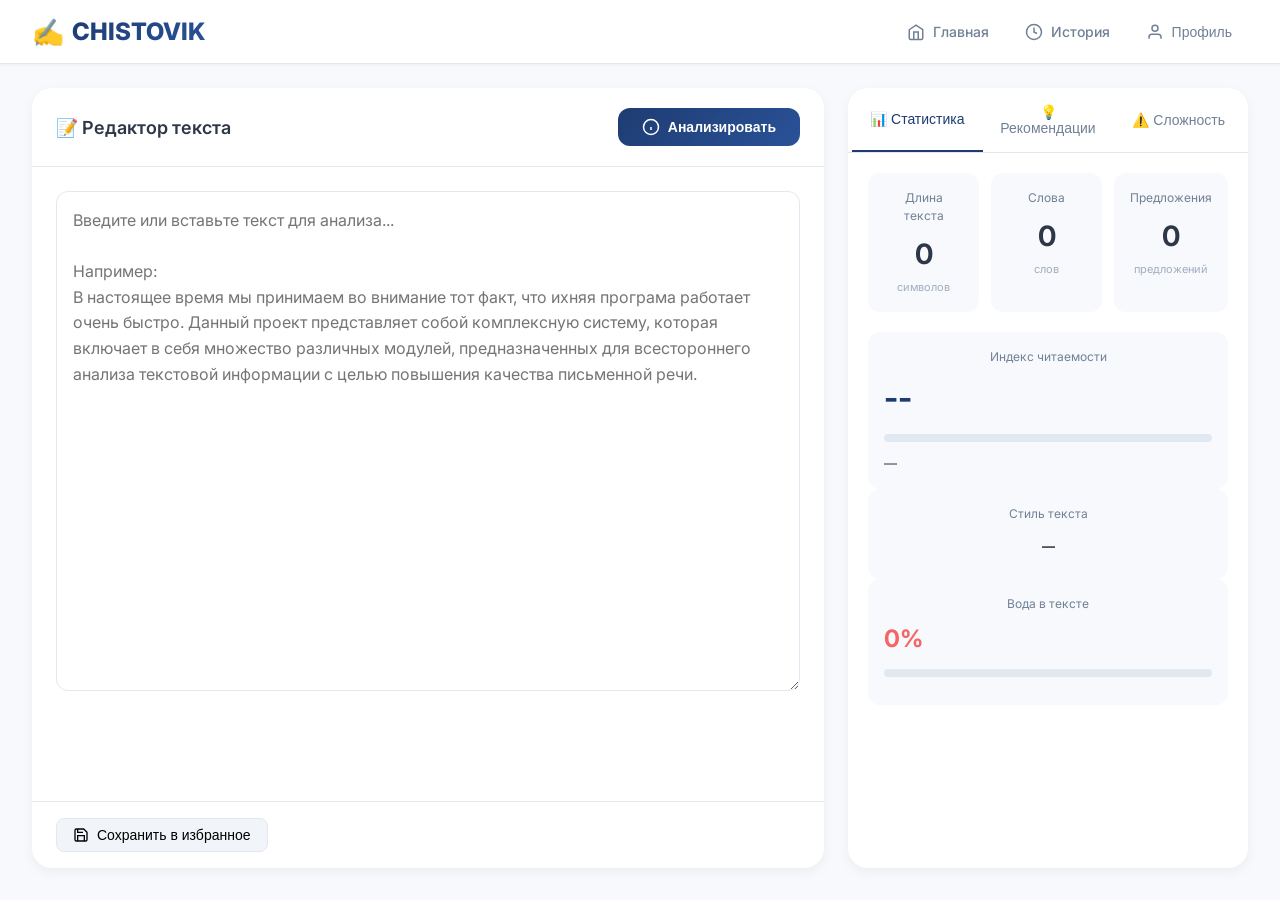
==== index.html @ b771356a "Фронт-Основа Файловая структура проекта: chistovik/ │ ├── index.html                          # Глав" ====
<!DOCTYPE html>
<html lang="ru">
<head>
    <meta charset="UTF-8">
    <meta name="viewport" content="width=device-width, initial-scale=1.0">
    <title>CHISTOVIK — Анализ и коррекция текста</title>
    <!-- Подключаем раздельные файлы стилей -->
    <link rel="stylesheet" href="css/base.css">
    <link rel="stylesheet" href="css/components.css">
    <link rel="stylesheet" href="css/editor.css">
    <link href="https://fonts.googleapis.com/css2?family=Inter:wght@300;400;500;600;700;800&display=swap" rel="stylesheet">
</head>
<body>
    <!-- Header (одинаковый для всех страниц) -->
    <header class="header">
        <div class="logo">
            <span class="logo-icon">✍️</span>
            <a href="index.html" class="logo-link">CHISTOVIK</a>
        </div>
        <nav class="nav">
            <a href="index.html" class="nav-btn" data-page="workspace">
                <svg width="18" height="18" viewBox="0 0 24 24" fill="none" stroke="currentColor" stroke-width="2">
                    <path d="M3 9l9-6 9 6v11a2 2 0 0 1-2 2H5a2 2 0 0 1-2-2z"/>
                    <polyline points="9 22 9 12 15 12 15 22"/>
                </svg>
                Главная
            </a>
            <a href="html/history.html" class="nav-btn" data-page="history">
                <svg width="18" height="18" viewBox="0 0 24 24" fill="none" stroke="currentColor" stroke-width="2">
                    <circle cx="12" cy="12" r="10"/>
                    <polyline points="12 6 12 12 16 14"/>
                </svg>
                История
            </a>
            <button class="nav-btn">
                <svg width="18" height="18" viewBox="0 0 24 24" fill="none" stroke="currentColor" stroke-width="2">
                    <path d="M20 21v-2a4 4 0 0 0-4-4H8a4 4 0 0 0-4 4v2"/>
                    <circle cx="12" cy="7" r="4"/>
                </svg>
                Профиль
            </button>
        </nav>
    </header>

    <!-- Main Content -->
    <main class="main-container">
        <div class="workspace">
            <!-- Левая часть: редактор -->
            <div class="editor-section">
                <div class="editor-header">
                    <h2>📝 Редактор текста</h2>
                    <button id="analyzeBtn" class="analyze-btn">
                        <svg width="18" height="18" viewBox="0 0 24 24" fill="none" stroke="currentColor" stroke-width="2">
                            <circle cx="12" cy="12" r="10"/>
                            <path d="M12 16v-4M12 8h.01"/>
                        </svg>
                        Анализировать
                    </button>
                </div>
                <div class="text-editor">
                    <textarea id="textInput" placeholder="Введите или вставьте текст для анализа...&#10;&#10;Например:&#10;В настоящее время мы принимаем во внимание тот факт, что ихняя програма работает очень быстро. Данный проект представляет собой комплексную систему, которая включает в себя множество различных модулей, предназначенных для всестороннего анализа текстовой информации с целью повышения качества письменной речи."></textarea>
                </div>
                <div class="editor-footer">
                    <button id="saveBtn" class="save-btn">
                        <svg width="16" height="16" viewBox="0 0 24 24" fill="none" stroke="currentColor" stroke-width="2">
                            <path d="M19 21H5a2 2 0 0 1-2-2V5a2 2 0 0 1 2-2h11l5 5v11a2 2 0 0 1-2 2z"/>
                            <polyline points="17 21 17 13 7 13 7 21"/>
                            <polyline points="7 3 7 8 15 8"/>
                        </svg>
                        Сохранить в избранное
                    </button>
                    <span id="statusIndicator" class="status-indicator"></span>
                </div>
            </div>

            <!-- Правая панель: результаты -->
            <div class="side-panel">
                <div class="tabs">
                    <button class="tab-btn active" data-tab="stats">📊 Статистика</button>
                    <button class="tab-btn" data-tab="recommendations">💡 Рекомендации</button>
                    <button class="tab-btn" data-tab="complexity">⚠️ Сложность</button>
                </div>
                
                <div class="tab-content">
                    <!-- Вкладка Статистика -->
                    <div id="statsTab" class="tab-pane active">
                        <div class="stats-grid">
                            <div class="stat-card">
                                <div class="stat-label">Длина текста</div>
                                <div class="stat-value" id="charCount">0</div>
                                <div class="stat-sub">символов</div>
                            </div>
                            <div class="stat-card">
                                <div class="stat-label">Слова</div>
                                <div class="stat-value" id="wordCount">0</div>
                                <div class="stat-sub">слов</div>
                            </div>
                            <div class="stat-card">
                                <div class="stat-label">Предложения</div>
                                <div class="stat-value" id="sentenceCount">0</div>
                                <div class="stat-sub">предложений</div>
                            </div>
                        </div>
                        
                        <div class="stat-card full-width">
                            <div class="stat-label">Индекс читаемости</div>
                            <div class="readability-container">
                                <div class="readability-value" id="readabilityScore">--</div>
                                <div class="readability-bar">
                                    <div class="readability-fill" id="readabilityFill" style="width: 0%"></div>
                                </div>
                                <div class="readability-level" id="readabilityLevel">—</div>
                            </div>
                        </div>

                        <div class="stat-card full-width">
                            <div class="stat-label">Стиль текста</div>
                            <div class="style-badge" id="styleLabel">—</div>
                        </div>

                        <div class="stat-card full-width">
                            <div class="stat-label">Вода в тексте</div>
                            <div class="water-container">
                                <div class="water-percentage" id="waterPercentage">0%</div>
                                <div class="water-bar">
                                    <div class="water-fill" id="waterFill" style="width: 0%"></div>
                                </div>
                                <div class="water-warning" id="waterWarning"></div>
                            </div>
                        </div>
                    </div>

                    <!-- Вкладка Рекомендации -->
                    <div id="recommendationsTab" class="tab-pane">
                        <div id="recommendationsList" class="recommendations-list">
                            <div class="empty-state">
                                <svg width="48" height="48" viewBox="0 0 24 24" fill="none" stroke="#cbd5e0" stroke-width="1.5">
                                    <path d="M21 11.5a8.38 8.38 0 0 1-.9 3.8 8.5 8.5 0 0 1-7.6 4.7 8.38 8.38 0 0 1-3.8-.9L3 21l1.9-5.7a8.38 8.38 0 0 1-.9-3.8 8.5 8.5 0 0 1 4.7-7.6 8.38 8.38 0 0 1 3.8-.9h.5a8.48 8.48 0 0 1 8 8v.5z"/>
                                </svg>
                                <p>Нажмите «Анализировать», чтобы получить рекомендации</p>
                            </div>
                        </div>
                    </div>

                    <!-- Вкладка Сложность -->
                    <div id="complexityTab" class="tab-pane">
                        <div id="complexityList" class="complexity-list">
                            <div class="empty-state">
                                <svg width="48" height="48" viewBox="0 0 24 24" fill="none" stroke="#cbd0e0" stroke-width="1.5">
                                    <polygon points="12 2 2 7 12 12 22 7 12 2"/>
                                    <polyline points="2 17 12 22 22 17"/>
                                    <polyline points="2 12 12 17 22 12"/>
                                </svg>
                                <p>Запустите анализ, чтобы увидеть сложные конструкции</p>
                            </div>
                        </div>
                    </div>
                </div>
            </div>
        </div>
    </main>

    <!-- Модальное окно сохранения -->
    <div id="saveModal" class="modal">
        <div class="modal-content">
            <div class="modal-header">
                <h3>Сохранить текст</h3>
                <button class="modal-close">&times;</button>
            </div>
            <div class="modal-body">
                <label for="textTitle">Название текста:</label>
                <input type="text" id="textTitle" placeholder="Например: Курсовая работа - введение" class="modal-input">
            </div>
            <div class="modal-footer">
                <button id="cancelSaveBtn" class="modal-btn secondary">Отмена</button>
                <button id="confirmSaveBtn" class="modal-btn primary">Сохранить</button>
            </div>
        </div>
    </div>

    <script src="js/api.js"></script>
    <script src="js/components.js"></script>
    <script src="js/app.js"></script>
</body>
</html>
---- css/base.css ----
/* base.css - Базовые стили и переменные */

/* Reset and base */
* {
    margin: 0;
    padding: 0;
    box-sizing: border-box;
}

:root {
    /* Цветовая схема */
    --primary-dark: #1e3c72;
    --primary: #2a5298;
    --primary-light: #3a6bb5;
    --primary-bg: #e8f0fe;
    
    --gray-50: #f7f9fc;
    --gray-100: #f1f5f9;
    --gray-200: #e2e8f0;
    --gray-300: #cbd5e0;
    --gray-400: #a0aec0;
    --gray-500: #718096;
    --gray-600: #4a5568;
    --gray-700: #2d3748;
    --gray-800: #1a202c;
    
    --success: #48bb78;
    --success-light: #f0fdf4;
    --warning: #ecc94b;
    --warning-light: #fef3c7;
    --error: #f56565;
    --error-light: #fff5f5;
    --info: #4299e1;
    
    /* Тени */
    --shadow-sm: 0 1px 3px rgba(0, 0, 0, 0.05);
    --shadow-md: 0 4px 12px rgba(0, 0, 0, 0.05);
    --shadow-lg: 0 8px 20px rgba(0, 0, 0, 0.1);
    --shadow-xl: 0 12px 28px rgba(0, 0, 0, 0.15);
    
    /* Скругления */
    --radius-sm: 8px;
    --radius-md: 12px;
    --radius-lg: 16px;
    --radius-xl: 20px;
    
    /* Анимации */
    --transition-fast: 0.15s ease;
    --transition-normal: 0.2s ease;
    --transition-slow: 0.3s ease;
}

body {
    font-family: 'Inter', -apple-system, BlinkMacSystemFont, 'Segoe UI', Roboto, sans-serif;
    background: var(--gray-50);
    color: var(--gray-800);
    line-height: 1.5;
}

/* Типографика */
h1 {
    font-size: 28px;
    font-weight: 700;
    color: var(--gray-800);
}

h2 {
    font-size: 20px;
    font-weight: 600;
    color: var(--gray-700);
}

h3 {
    font-size: 18px;
    font-weight: 600;
    color: var(--gray-700);
}

/* Анимации */
@keyframes slideIn {
    from {
        transform: translateX(100%);
        opacity: 0;
    }
    to {
        transform: translateX(0);
        opacity: 1;
    }
}

@keyframes fadeIn {
    from {
        opacity: 0;
    }
    to {
        opacity: 1;
    }
}

@keyframes pulse {
    0%, 100% { opacity: 1; }
    50% { opacity: 0.5; }
}

/* Утилиты */
.loading {
    animation: pulse 1.5s ease-in-out infinite;
}

/* Scrollbar */
::-webkit-scrollbar {
    width: 8px;
    height: 8px;
}

::-webkit-scrollbar-track {
    background: var(--gray-100);
    border-radius: 10px;
}

::-webkit-scrollbar-thumb {
    background: var(--gray-300);
    border-radius: 10px;
}

::-webkit-scrollbar-thumb:hover {
    background: var(--gray-400);
}
---- css/components.css ----
/* components.css - Общие компоненты для всех страниц */

/* Header */
.header {
    background: white;
    border-bottom: 1px solid var(--gray-200);
    padding: 0 32px;
    height: 64px;
    display: flex;
    align-items: center;
    justify-content: space-between;
    position: sticky;
    top: 0;
    z-index: 100;
    box-shadow: var(--shadow-sm);
}

.logo {
    display: flex;
    align-items: center;
    gap: 8px;
}

.logo-link {
    font-size: 24px;
    font-weight: 800;
    background: linear-gradient(135deg, var(--primary-dark), var(--primary));
    -webkit-background-clip: text;
    background-clip: text;
    color: transparent;
    text-decoration: none;
    transition: opacity var(--transition-fast);
}

.logo-link:hover {
    opacity: 0.8;
}

.logo-icon {
    font-size: 26px;
}

/* Navigation */
.nav {
    display: flex;
    align-items: center;
    gap: 4px;
}

.nav-btn {
    display: flex;
    align-items: center;
    gap: 8px;
    padding: 8px 16px;
    background: transparent;
    border: none;
    border-radius: var(--radius-sm);
    font-size: 14px;
    font-weight: 500;
    cursor: pointer;
    color: var(--gray-500);
    text-decoration: none;
    transition: all var(--transition-fast);
}

.nav-btn:hover {
    background: var(--gray-100);
    color: var(--primary-dark);
}

.nav-btn.active {
    background: var(--primary-dark);
    color: white;
}

.nav-btn.active svg {
    stroke: white;
}

/* Main container */
.main-container {
    max-width: 1600px;
    margin: 0 auto;
    padding: 24px 32px;
}

/* Modal */
.modal {
    display: none;
    position: fixed;
    top: 0;
    left: 0;
    width: 100%;
    height: 100%;
    background: rgba(0, 0, 0, 0.5);
    z-index: 1000;
    align-items: center;
    justify-content: center;
}

.modal.active {
    display: flex;
}

.modal-content {
    background: white;
    border-radius: var(--radius-lg);
    width: 90%;
    max-width: 450px;
    overflow: hidden;
    animation: fadeIn var(--transition-slow);
}

.modal-large {
    max-width: 600px;
}

.modal-header {
    padding: 20px 24px;
    border-bottom: 1px solid var(--gray-200);
    display: flex;
    justify-content: space-between;
    align-items: center;
}

.modal-header h3 {
    font-size: 18px;
    font-weight: 600;
}

.modal-close {
    background: none;
    border: none;
    font-size: 24px;
    cursor: pointer;
    color: var(--gray-400);
    transition: color var(--transition-fast);
}

.modal-close:hover {
    color: var(--gray-600);
}

.modal-body {
    padding: 24px;
}

.modal-footer {
    padding: 16px 24px;
    border-top: 1px solid var(--gray-200);
    display: flex;
    justify-content: flex-end;
    gap: 12px;
}

/* Buttons */
.modal-btn {
    padding: 8px 20px;
    border-radius: var(--radius-sm);
    font-size: 14px;
    font-weight: 500;
    cursor: pointer;
    border: none;
    transition: all var(--transition-fast);
}

.modal-btn.secondary {
    background: var(--gray-100);
    color: var(--gray-600);
}

.modal-btn.secondary:hover {
    background: var(--gray-200);
}

.modal-btn.primary {
    background: var(--primary-dark);
    color: white;
}

.modal-btn.primary:hover {
    background: var(--primary);
}

.modal-btn.danger {
    background: var(--error-light);
    color: var(--error);
    border: 1px solid #fed7d7;
}

.modal-btn.danger:hover {
    background: #fed7d7;
}

/* Toast notification */
.toast {
    position: fixed;
    bottom: 20px;
    right: 20px;
    background: var(--primary-dark);
    color: white;
    padding: 12px 20px;
    border-radius: var(--radius-sm);
    font-size: 14px;
    z-index: 1000;
    animation: slideIn var(--transition-slow);
    box-shadow: var(--shadow-lg);
}

.toast.success {
    background: var(--success);
}

.toast.error {
    background: var(--error);
}

/* Empty state */
.empty-state {
    text-align: center;
    padding: 48px 20px;
    color: var(--gray-400);
}

.empty-state svg {
    margin-bottom: 16px;
    opacity: 0.5;
}

/* Responsive */
@media (max-width: 768px) {
    .header {
        padding: 0 16px;
    }
    
    .nav-btn span {
        display: none;
    }
    
    .main-container {
        padding: 16px;
    }
}
---- css/editor.css ----
/* editor.css - Стили для страницы редактора */

/* Workspace layout */
.workspace {
    display: flex;
    gap: 24px;
    min-height: calc(100vh - 120px);
}

/* Editor section */
.editor-section {
    flex: 1;
    background: white;
    border-radius: var(--radius-xl);
    box-shadow: var(--shadow-md);
    display: flex;
    flex-direction: column;
    overflow: hidden;
    transition: all var(--transition-normal);
}

.editor-header {
    padding: 20px 24px;
    border-bottom: 1px solid var(--gray-200);
    display: flex;
    justify-content: space-between;
    align-items: center;
}

.editor-header h2 {
    font-size: 18px;
    font-weight: 600;
    color: var(--gray-700);
}

.analyze-btn {
    background: linear-gradient(135deg, var(--primary-dark), var(--primary));
    color: white;
    border: none;
    padding: 10px 24px;
    border-radius: var(--radius-md);
    font-weight: 600;
    font-size: 14px;
    cursor: pointer;
    transition: all var(--transition-normal);
    display: flex;
    align-items: center;
    gap: 8px;
}

.analyze-btn:hover:not(:disabled) {
    transform: translateY(-1px);
    box-shadow: 0 4px 12px rgba(30, 60, 114, 0.3);
}

.analyze-btn:disabled {
    background: var(--gray-300);
    cursor: not-allowed;
    transform: none;
}

.text-editor {
    flex: 1;
    padding: 24px;
}

#textInput {
    width: 100%;
    min-height: 500px;
    padding: 16px;
    font-size: 16px;
    line-height: 1.6;
    font-family: 'Inter', monospace;
    border: 1px solid var(--gray-200);
    border-radius: var(--radius-md);
    resize: vertical;
    outline: none;
    transition: all var(--transition-fast);
}

#textInput:focus {
    border-color: var(--primary-dark);
    box-shadow: 0 0 0 3px rgba(30, 60, 114, 0.1);
}

.editor-footer {
    padding: 16px 24px;
    border-top: 1px solid var(--gray-200);
    display: flex;
    justify-content: space-between;
    align-items: center;
}

.save-btn {
    display: flex;
    align-items: center;
    gap: 8px;
    padding: 8px 16px;
    background: var(--gray-100);
    border: 1px solid var(--gray-200);
    border-radius: var(--radius-sm);
    font-size: 14px;
    font-weight: 500;
    cursor: pointer;
    transition: all var(--transition-fast);
}

.save-btn:hover {
    background: var(--gray-200);
}

.status-indicator {
    font-size: 13px;
    color: var(--gray-500);
}

.status-indicator.saving {
    color: var(--warning);
}

.status-indicator.saved {
    color: var(--success);
}

/* Side panel */
.side-panel {
    width: 400px;
    background: white;
    border-radius: var(--radius-xl);
    box-shadow: var(--shadow-md);
    display: flex;
    flex-direction: column;
    overflow: hidden;
}

.tabs {
    display: flex;
    border-bottom: 1px solid var(--gray-200);
    padding: 0 4px;
}

.tab-btn {
    flex: 1;
    padding: 16px;
    background: transparent;
    border: none;
    font-size: 14px;
    font-weight: 500;
    cursor: pointer;
    color: var(--gray-500);
    transition: all var(--transition-fast);
}

.tab-btn:hover {
    color: var(--primary-dark);
    background: var(--gray-50);
}

.tab-btn.active {
    color: var(--primary-dark);
    border-bottom: 2px solid var(--primary-dark);
}

.tab-content {
    flex: 1;
    padding: 20px;
    overflow-y: auto;
    max-height: calc(100vh - 200px);
}

.tab-pane {
    display: none;
}

.tab-pane.active {
    display: block;
}

/* Stats grid */
.stats-grid {
    display: grid;
    grid-template-columns: repeat(3, 1fr);
    gap: 12px;
    margin-bottom: 20px;
}

.stat-card {
    background: var(--gray-50);
    padding: 16px;
    border-radius: var(--radius-md);
    text-align: center;
}

.stat-card.full-width {
    grid-column: span 3;
    margin-bottom: 0;
}

.stat-label {
    font-size: 12px;
    color: var(--gray-500);
    margin-bottom: 8px;
}

.stat-value {
    font-size: 28px;
    font-weight: 700;
    color: var(--gray-700);
}

.stat-sub {
    font-size: 11px;
    color: var(--gray-400);
    margin-top: 4px;
}

/* Readability */
.readability-container {
    text-align: left;
}

.readability-value {
    font-size: 32px;
    font-weight: 700;
    color: var(--primary-dark);
    margin-bottom: 8px;
}

.readability-bar {
    height: 8px;
    background: var(--gray-200);
    border-radius: 10px;
    overflow: hidden;
    margin: 12px 0;
}

.readability-fill {
    height: 100%;
    background: linear-gradient(90deg, var(--success), var(--warning), var(--error));
    border-radius: 10px;
    transition: width var(--transition-slow);
}

.readability-level {
    font-size: 13px;
    font-weight: 500;
    color: var(--gray-600);
}

/* Style badge */
.style-badge {
    display: inline-block;
    padding: 6px 16px;
    border-radius: 20px;
    font-size: 13px;
    font-weight: 600;
}

.style-badge.formal {
    background: var(--primary-bg);
    color: var(--primary-dark);
}

.style-badge.neutral {
    background: var(--success-light);
    color: #2f855a;
}

.style-badge.informal {
    background: var(--warning-light);
    color: #b45309;
}

/* Water indicator */
.water-container {
    text-align: left;
}

.water-percentage {
    font-size: 24px;
    font-weight: 700;
    color: var(--error);
    margin-bottom: 8px;
}

.water-bar {
    height: 8px;
    background: var(--gray-200);
    border-radius: 10px;
    overflow: hidden;
    margin: 12px 0;
}

.water-fill {
    height: 100%;
    background: var(--error);
    border-radius: 10px;
    transition: width var(--transition-slow);
}

.water-warning {
    font-size: 12px;
    color: var(--error);
}

/* Recommendations list */
.recommendations-list,
.complexity-list {
    display: flex;
    flex-direction: column;
    gap: 12px;
}

.recommendation-item,
.complexity-item {
    background: var(--gray-50);
    padding: 14px;
    border-radius: var(--radius-md);
    border-left: 3px solid var(--error);
    cursor: pointer;
    transition: all var(--transition-fast);
}

.recommendation-item:hover,
.complexity-item:hover {
    background: var(--gray-100);
    transform: translateX(2px);
}

.recommendation-type {
    font-size: 11px;
    font-weight: 600;
    color: var(--error);
    margin-bottom: 6px;
}

.recommendation-text {
    font-size: 14px;
    color: var(--gray-700);
    margin-bottom: 8px;
}

.recommendation-suggestion {
    font-size: 12px;
    color: var(--success);
    font-weight: 500;
}

.complexity-text {
    font-size: 13px;
    color: var(--gray-600);
    margin-bottom: 8px;
    line-height: 1.5;
}

.complexity-meta {
    font-size: 11px;
    color: var(--gray-400);
}

/* Responsive */
@media (max-width: 1024px) {
    .workspace {
        flex-direction: column;
    }
    
    .side-panel {
        width: 100%;
    }
    
    .stats-grid {
        grid-template-columns: repeat(2, 1fr);
    }
}

@media (max-width: 640px) {
    .stats-grid {
        grid-template-columns: 1fr;
    }
}
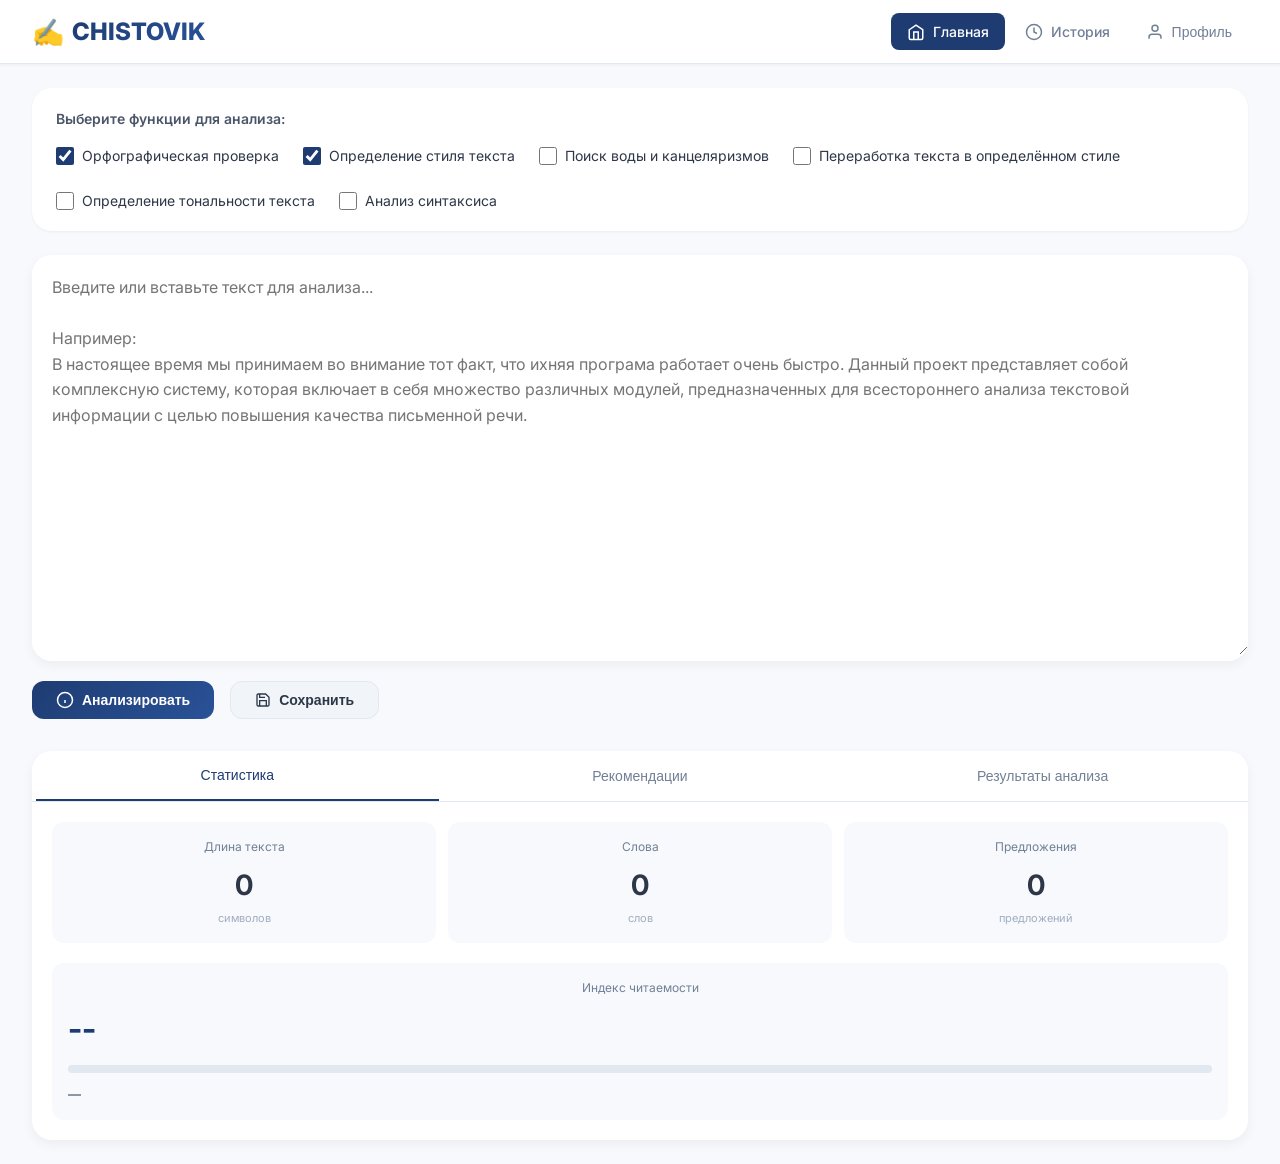
==== commit 1208e3b6: "Изменение главной страницы Изменение структуры тела главной Добавление выбора функций Рабочая ф-ия о" ====
--- a/index.html
+++ b/index.html
@@ -18,7 +18,7 @@
             <a href="index.html" class="logo-link">CHISTOVIK</a>
         </div>
         <nav class="nav">
-            <a href="index.html" class="nav-btn" data-page="workspace">
+            <a href="index.html" class="nav-btn active" data-page="workspace">
                 <svg width="18" height="18" viewBox="0 0 24 24" fill="none" stroke="currentColor" stroke-width="2">
                     <path d="M3 9l9-6 9 6v11a2 2 0 0 1-2 2H5a2 2 0 0 1-2-2z"/>
                     <polyline points="9 22 9 12 15 12 15 22"/>
@@ -44,115 +44,146 @@
 
     <!-- Main Content -->
     <main class="main-container">
-        <div class="workspace">
-            <!-- Левая часть: редактор -->
-            <div class="editor-section">
-                <div class="editor-header">
-                    <h2>📝 Редактор текста</h2>
-                    <button id="analyzeBtn" class="analyze-btn">
-                        <svg width="18" height="18" viewBox="0 0 24 24" fill="none" stroke="currentColor" stroke-width="2">
-                            <circle cx="12" cy="12" r="10"/>
-                            <path d="M12 16v-4M12 8h.01"/>
-                        </svg>
-                        Анализировать
-                    </button>
-                </div>
-                <div class="text-editor">
+        <!-- Блок выбора функций -->
+        <div class="functions-panel">
+            <div class="functions-title">Выберите функции для анализа:</div>
+            <div class="functions-grid">
+                <label class="function-checkbox">
+                    <input type="checkbox" id="funcSpelling" value="spelling" checked>
+                    <span>Орфографическая проверка</span>
+                </label>
+                <label class="function-checkbox">
+                    <input type="checkbox" id="funcStyle" value="style" checked>
+                    <span>Определение стиля текста</span>
+                </label>
+                <label class="function-checkbox">
+                    <input type="checkbox" id="funcWater" value="water">
+                    <span>Поиск воды и канцеляризмов</span>
+                </label>
+                <label class="function-checkbox">
+                    <input type="checkbox" id="funcRewrite" value="rewrite">
+                    <span>Переработка текста в определённом стиле</span>
+                </label>
+                <label class="function-checkbox" id="rewriteStyleContainer" style="display: none;">
+                    <select id="rewriteStyleSelect" class="rewrite-style-select">
+                        <option value="formal">Официально-деловой</option>
+                        <option value="journalistic">Публицистический</option>
+                        <option value="scientific">Научный</option>
+                        <option value="colloquial">Разговорный</option>
+                        <option value="literary">Художественный</option>
+                    </select>
+                </label>
+                <label class="function-checkbox">
+                    <input type="checkbox" id="funcTone" value="tone">
+                    <span>Определение тональности текста</span>
+                </label>
+                <label class="function-checkbox">
+                    <input type="checkbox" id="funcSyntax" value="syntax">
+                    <span>Анализ синтаксиса</span>
+                </label>
+            </div>
+        </div>
+
+        <!-- Блок редактора (две колонки при изменении текста) -->
+        <div class="editor-wrapper" id="editorWrapper">
+            <div class="editor-column original-column" id="originalColumn">
+                <div class="editor-container">
                     <textarea id="textInput" placeholder="Введите или вставьте текст для анализа...&#10;&#10;Например:&#10;В настоящее время мы принимаем во внимание тот факт, что ихняя програма работает очень быстро. Данный проект представляет собой комплексную систему, которая включает в себя множество различных модулей, предназначенных для всестороннего анализа текстовой информации с целью повышения качества письменной речи."></textarea>
                 </div>
-                <div class="editor-footer">
-                    <button id="saveBtn" class="save-btn">
-                        <svg width="16" height="16" viewBox="0 0 24 24" fill="none" stroke="currentColor" stroke-width="2">
-                            <path d="M19 21H5a2 2 0 0 1-2-2V5a2 2 0 0 1 2-2h11l5 5v11a2 2 0 0 1-2 2z"/>
-                            <polyline points="17 21 17 13 7 13 7 21"/>
-                            <polyline points="7 3 7 8 15 8"/>
-                        </svg>
-                        Сохранить в избранное
-                    </button>
-                    <span id="statusIndicator" class="status-indicator"></span>
-                </div>
-            </div>
-
-            <!-- Правая панель: результаты -->
-            <div class="side-panel">
-                <div class="tabs">
-                    <button class="tab-btn active" data-tab="stats">📊 Статистика</button>
-                    <button class="tab-btn" data-tab="recommendations">💡 Рекомендации</button>
-                    <button class="tab-btn" data-tab="complexity">⚠️ Сложность</button>
-                </div>
-                
-                <div class="tab-content">
-                    <!-- Вкладка Статистика -->
-                    <div id="statsTab" class="tab-pane active">
-                        <div class="stats-grid">
-                            <div class="stat-card">
-                                <div class="stat-label">Длина текста</div>
-                                <div class="stat-value" id="charCount">0</div>
-                                <div class="stat-sub">символов</div>
+            </div>
+            <div class="editor-column modified-column" id="modifiedColumn" style="display: none;">
+                <div class="editor-container">
+                    <div class="modified-header">
+                        <span>Изменённый текст</span>
+                        <button id="acceptChangesBtn" class="accept-btn">Применить изменения</button>
+                    </div>
+                    <textarea id="modifiedInput" readonly placeholder="Здесь появится изменённый текст..."></textarea>
+                </div>
+            </div>
+        </div>
+
+        <!-- Блок кнопок под редактором -->
+        <div class="action-buttons">
+            <button id="analyzeBtn" class="analyze-btn">
+                <svg width="18" height="18" viewBox="0 0 24 24" fill="none" stroke="currentColor" stroke-width="2">
+                    <circle cx="12" cy="12" r="10"/>
+                    <path d="M12 16v-4M12 8h.01"/>
+                </svg>
+                Анализировать
+            </button>
+            <button id="saveBtn" class="save-btn">
+                <svg width="16" height="16" viewBox="0 0 24 24" fill="none" stroke="currentColor" stroke-width="2">
+                    <path d="M19 21H5a2 2 0 0 1-2-2V5a2 2 0 0 1 2-2h11l5 5v11a2 2 0 0 1-2 2z"/>
+                    <polyline points="17 21 17 13 7 13 7 21"/>
+                    <polyline points="7 3 7 8 15 8"/>
+                </svg>
+                Сохранить
+            </button>
+            <span id="statusIndicator" class="status-indicator"></span>
+        </div>
+
+        <!-- Блок результатов анализа (вкладки) -->
+        <div class="results-panel">
+            <div class="tabs">
+                <button class="tab-btn active" data-tab="stats">Статистика</button>
+                <button class="tab-btn" data-tab="recommendations">Рекомендации</button>
+                <button class="tab-btn" data-tab="results">Результаты анализа</button>
+            </div>
+            
+            <div class="tab-content">
+                <!-- Вкладка Статистика -->
+                <div id="statsTab" class="tab-pane active">
+                    <div class="stats-grid">
+                        <div class="stat-card">
+                            <div class="stat-label">Длина текста</div>
+                            <div class="stat-value" id="charCount">0</div>
+                            <div class="stat-sub">символов</div>
+                        </div>
+                        <div class="stat-card">
+                            <div class="stat-label">Слова</div>
+                            <div class="stat-value" id="wordCount">0</div>
+                            <div class="stat-sub">слов</div>
+                        </div>
+                        <div class="stat-card">
+                            <div class="stat-label">Предложения</div>
+                            <div class="stat-value" id="sentenceCount">0</div>
+                            <div class="stat-sub">предложений</div>
+                        </div>
+                    </div>
+                    
+                    <div class="stat-card full-width">
+                        <div class="stat-label">Индекс читаемости</div>
+                        <div class="readability-container">
+                            <div class="readability-value" id="readabilityScore">--</div>
+                            <div class="readability-bar">
+                                <div class="readability-fill" id="readabilityFill" style="width: 0%"></div>
                             </div>
-                            <div class="stat-card">
-                                <div class="stat-label">Слова</div>
-                                <div class="stat-value" id="wordCount">0</div>
-                                <div class="stat-sub">слов</div>
-                            </div>
-                            <div class="stat-card">
-                                <div class="stat-label">Предложения</div>
-                                <div class="stat-value" id="sentenceCount">0</div>
-                                <div class="stat-sub">предложений</div>
-                            </div>
-                        </div>
-                        
-                        <div class="stat-card full-width">
-                            <div class="stat-label">Индекс читаемости</div>
-                            <div class="readability-container">
-                                <div class="readability-value" id="readabilityScore">--</div>
-                                <div class="readability-bar">
-                                    <div class="readability-fill" id="readabilityFill" style="width: 0%"></div>
-                                </div>
-                                <div class="readability-level" id="readabilityLevel">—</div>
-                            </div>
-                        </div>
-
-                        <div class="stat-card full-width">
-                            <div class="stat-label">Стиль текста</div>
-                            <div class="style-badge" id="styleLabel">—</div>
-                        </div>
-
-                        <div class="stat-card full-width">
-                            <div class="stat-label">Вода в тексте</div>
-                            <div class="water-container">
-                                <div class="water-percentage" id="waterPercentage">0%</div>
-                                <div class="water-bar">
-                                    <div class="water-fill" id="waterFill" style="width: 0%"></div>
-                                </div>
-                                <div class="water-warning" id="waterWarning"></div>
-                            </div>
-                        </div>
-                    </div>
-
-                    <!-- Вкладка Рекомендации -->
-                    <div id="recommendationsTab" class="tab-pane">
-                        <div id="recommendationsList" class="recommendations-list">
-                            <div class="empty-state">
-                                <svg width="48" height="48" viewBox="0 0 24 24" fill="none" stroke="#cbd5e0" stroke-width="1.5">
-                                    <path d="M21 11.5a8.38 8.38 0 0 1-.9 3.8 8.5 8.5 0 0 1-7.6 4.7 8.38 8.38 0 0 1-3.8-.9L3 21l1.9-5.7a8.38 8.38 0 0 1-.9-3.8 8.5 8.5 0 0 1 4.7-7.6 8.38 8.38 0 0 1 3.8-.9h.5a8.48 8.48 0 0 1 8 8v.5z"/>
-                                </svg>
-                                <p>Нажмите «Анализировать», чтобы получить рекомендации</p>
-                            </div>
-                        </div>
-                    </div>
-
-                    <!-- Вкладка Сложность -->
-                    <div id="complexityTab" class="tab-pane">
-                        <div id="complexityList" class="complexity-list">
-                            <div class="empty-state">
-                                <svg width="48" height="48" viewBox="0 0 24 24" fill="none" stroke="#cbd0e0" stroke-width="1.5">
-                                    <polygon points="12 2 2 7 12 12 22 7 12 2"/>
-                                    <polyline points="2 17 12 22 22 17"/>
-                                    <polyline points="2 12 12 17 22 12"/>
-                                </svg>
-                                <p>Запустите анализ, чтобы увидеть сложные конструкции</p>
-                            </div>
+                            <div class="readability-level" id="readabilityLevel">—</div>
+                        </div>
+                    </div>
+                </div>
+
+                <!-- Вкладка Рекомендации -->
+                <div id="recommendationsTab" class="tab-pane">
+                    <div id="recommendationsList" class="recommendations-list">
+                        <div class="empty-state">
+                            <svg width="48" height="48" viewBox="0 0 24 24" fill="none" stroke="#cbd5e0" stroke-width="1.5">
+                                <path d="M21 11.5a8.38 8.38 0 0 1-.9 3.8 8.5 8.5 0 0 1-7.6 4.7 8.38 8.38 0 0 1-3.8-.9L3 21l1.9-5.7a8.38 8.38 0 0 1-.9-3.8 8.5 8.5 0 0 1 4.7-7.6 8.38 8.38 0 0 1 3.8-.9h.5a8.48 8.48 0 0 1 8 8v.5z"/>
+                            </svg>
+                            <p>Нажмите «Анализировать», чтобы получить рекомендации</p>
+                        </div>
+                    </div>
+                </div>
+
+                <!-- Вкладка Результаты анализа -->
+                <div id="resultsTab" class="tab-pane">
+                    <div id="resultsList" class="results-list">
+                        <div class="empty-state">
+                            <svg width="48" height="48" viewBox="0 0 24 24" fill="none" stroke="#cbd5e0" stroke-width="1.5">
+                                <circle cx="12" cy="12" r="10"/>
+                                <path d="M12 16v-4M12 8h.01"/>
+                            </svg>
+                            <p>Выберите функции и нажмите «Анализировать»</p>
                         </div>
                     </div>
                 </div>
@@ -181,5 +212,6 @@
     <script src="js/api.js"></script>
     <script src="js/components.js"></script>
     <script src="js/app.js"></script>
+    <script src="js/styleAnalyzer.js"></script>
 </body>
 </html>
--- a/css/editor.css
+++ b/css/editor.css
@@ -1,51 +1,153 @@
 /* editor.css - Стили для страницы редактора */
 
-/* Workspace layout */
-.workspace {
-    display: flex;
+/* Functions panel */
+.functions-panel {
+    background: white;
+    border-radius: var(--radius-xl);
+    box-shadow: var(--shadow-sm);
+    padding: 20px 24px;
+    margin-bottom: 24px;
+}
+
+.functions-title {
+    font-size: 14px;
+    font-weight: 600;
+    color: var(--gray-600);
+    margin-bottom: 16px;
+}
+
+.functions-grid {
+    display: flex;
+    flex-wrap: wrap;
     gap: 24px;
-    min-height: calc(100vh - 120px);
-}
-
-/* Editor section */
-.editor-section {
+    align-items: center;
+}
+
+.function-checkbox {
+    display: flex;
+    align-items: center;
+    gap: 8px;
+    cursor: pointer;
+    font-size: 14px;
+    color: var(--gray-700);
+}
+
+.function-checkbox input[type="checkbox"] {
+    width: 18px;
+    height: 18px;
+    cursor: pointer;
+    accent-color: var(--primary-dark);
+}
+
+.rewrite-style-select {
+    padding: 6px 12px;
+    border: 1px solid var(--gray-200);
+    border-radius: var(--radius-sm);
+    font-size: 14px;
+    background: white;
+    cursor: pointer;
+    margin-left: 8px;
+}
+
+/* Editor wrapper with two columns */
+.editor-wrapper {
+    display: flex;
+    gap: 24px;
+    margin-bottom: 20px;
+}
+
+.editor-column {
+    transition: all var(--transition-normal);
+}
+
+.original-column {
     flex: 1;
+}
+
+.modified-column {
+    flex: 1;
+    display: none;
+}
+
+.editor-container {
     background: white;
     border-radius: var(--radius-xl);
     box-shadow: var(--shadow-md);
-    display: flex;
-    flex-direction: column;
     overflow: hidden;
-    transition: all var(--transition-normal);
-}
-
-.editor-header {
-    padding: 20px 24px;
-    border-bottom: 1px solid var(--gray-200);
+}
+
+.modified-header {
     display: flex;
     justify-content: space-between;
     align-items: center;
-}
-
-.editor-header h2 {
-    font-size: 18px;
+    padding: 12px 16px;
+    background: var(--gray-50);
+    border-bottom: 1px solid var(--gray-200);
+    font-size: 14px;
+    font-weight: 500;
+    color: var(--gray-600);
+}
+
+.accept-btn {
+    padding: 6px 12px;
+    background: var(--success);
+    color: white;
+    border: none;
+    border-radius: var(--radius-sm);
+    font-size: 12px;
+    cursor: pointer;
+    transition: all var(--transition-fast);
+}
+
+.accept-btn:hover {
+    background: #38a169;
+}
+
+.editor-container textarea {
+    width: 100%;
+    min-height: 400px;
+    padding: 20px;
+    font-size: 16px;
+    line-height: 1.6;
+    font-family: 'Inter', monospace;
+    border: none;
+    resize: vertical;
+    outline: none;
+}
+
+#textInput {
+    font-family: 'Inter', monospace;
+}
+
+#modifiedInput {
+    background: var(--gray-50);
+    font-family: 'Inter', monospace;
+}
+
+/* Action buttons row */
+.action-buttons {
+    display: flex;
+    gap: 16px;
+    align-items: center;
+    margin-bottom: 32px;
+}
+
+.analyze-btn, .save-btn {
+    padding: 10px 24px;
+    border-radius: var(--radius-md);
     font-weight: 600;
-    color: var(--gray-700);
+    font-size: 14px;
+    cursor: pointer;
+    transition: all var(--transition-normal);
+    display: flex;
+    align-items: center;
+    gap: 8px;
 }
 
 .analyze-btn {
     background: linear-gradient(135deg, var(--primary-dark), var(--primary));
     color: white;
     border: none;
-    padding: 10px 24px;
-    border-radius: var(--radius-md);
-    font-weight: 600;
-    font-size: 14px;
-    cursor: pointer;
-    transition: all var(--transition-normal);
-    display: flex;
-    align-items: center;
-    gap: 8px;
 }
 
 .analyze-btn:hover:not(:disabled) {
@@ -59,50 +161,10 @@
     transform: none;
 }
 
-.text-editor {
-    flex: 1;
-    padding: 24px;
-}
-
-#textInput {
-    width: 100%;
-    min-height: 500px;
-    padding: 16px;
-    font-size: 16px;
-    line-height: 1.6;
-    font-family: 'Inter', monospace;
+.save-btn {
+    background: var(--gray-100);
+    color: var(--gray-700);
     border: 1px solid var(--gray-200);
-    border-radius: var(--radius-md);
-    resize: vertical;
-    outline: none;
-    transition: all var(--transition-fast);
-}
-
-#textInput:focus {
-    border-color: var(--primary-dark);
-    box-shadow: 0 0 0 3px rgba(30, 60, 114, 0.1);
-}
-
-.editor-footer {
-    padding: 16px 24px;
-    border-top: 1px solid var(--gray-200);
-    display: flex;
-    justify-content: space-between;
-    align-items: center;
-}
-
-.save-btn {
-    display: flex;
-    align-items: center;
-    gap: 8px;
-    padding: 8px 16px;
-    background: var(--gray-100);
-    border: 1px solid var(--gray-200);
-    border-radius: var(--radius-sm);
-    font-size: 14px;
-    font-weight: 500;
-    cursor: pointer;
-    transition: all var(--transition-fast);
 }
 
 .save-btn:hover {
@@ -122,24 +184,23 @@
     color: var(--success);
 }
 
-/* Side panel */
-.side-panel {
-    width: 400px;
+/* Results panel (tabs below editor) */
+.results-panel {
     background: white;
     border-radius: var(--radius-xl);
     box-shadow: var(--shadow-md);
-    display: flex;
-    flex-direction: column;
     overflow: hidden;
-}
-
-.tabs {
+    margin-top: 0;
+}
+
+.results-panel .tabs {
     display: flex;
     border-bottom: 1px solid var(--gray-200);
     padding: 0 4px;
-}
-
-.tab-btn {
+    background: white;
+}
+
+.results-panel .tab-btn {
     flex: 1;
     padding: 16px;
     background: transparent;
@@ -151,21 +212,20 @@
     transition: all var(--transition-fast);
 }
 
-.tab-btn:hover {
+.results-panel .tab-btn:hover {
     color: var(--primary-dark);
     background: var(--gray-50);
 }
 
-.tab-btn.active {
+.results-panel .tab-btn.active {
     color: var(--primary-dark);
     border-bottom: 2px solid var(--primary-dark);
 }
 
-.tab-content {
-    flex: 1;
+.results-panel .tab-content {
     padding: 20px;
+    max-height: 400px;
     overflow-y: auto;
-    max-height: calc(100vh - 200px);
 }
 
 .tab-pane {
@@ -247,72 +307,14 @@
     color: var(--gray-600);
 }
 
-/* Style badge */
-.style-badge {
-    display: inline-block;
-    padding: 6px 16px;
-    border-radius: 20px;
-    font-size: 13px;
-    font-weight: 600;
-}
-
-.style-badge.formal {
-    background: var(--primary-bg);
-    color: var(--primary-dark);
-}
-
-.style-badge.neutral {
-    background: var(--success-light);
-    color: #2f855a;
-}
-
-.style-badge.informal {
-    background: var(--warning-light);
-    color: #b45309;
-}
-
-/* Water indicator */
-.water-container {
-    text-align: left;
-}
-
-.water-percentage {
-    font-size: 24px;
-    font-weight: 700;
-    color: var(--error);
-    margin-bottom: 8px;
-}
-
-.water-bar {
-    height: 8px;
-    background: var(--gray-200);
-    border-radius: 10px;
-    overflow: hidden;
-    margin: 12px 0;
-}
-
-.water-fill {
-    height: 100%;
-    background: var(--error);
-    border-radius: 10px;
-    transition: width var(--transition-slow);
-}
-
-.water-warning {
-    font-size: 12px;
-    color: var(--error);
-}
-
 /* Recommendations list */
-.recommendations-list,
-.complexity-list {
+.recommendations-list {
     display: flex;
     flex-direction: column;
     gap: 12px;
 }
 
-.recommendation-item,
-.complexity-item {
+.recommendation-item {
     background: var(--gray-50);
     padding: 14px;
     border-radius: var(--radius-md);
@@ -321,8 +323,7 @@
     transition: all var(--transition-fast);
 }
 
-.recommendation-item:hover,
-.complexity-item:hover {
+.recommendation-item:hover {
     background: var(--gray-100);
     transform: translateX(2px);
 }
@@ -346,26 +347,67 @@
     font-weight: 500;
 }
 
-.complexity-text {
+/* Results list */
+.results-list {
+    display: flex;
+    flex-direction: column;
+    gap: 12px;
+}
+
+.result-item {
+    background: var(--gray-50);
+    padding: 14px;
+    border-radius: var(--radius-md);
+    border-left: 3px solid var(--primary);
+}
+
+.result-title {
     font-size: 13px;
-    color: var(--gray-600);
+    font-weight: 600;
+    color: var(--primary-dark);
     margin-bottom: 8px;
+}
+
+.result-content {
+    font-size: 14px;
+    color: var(--gray-700);
     line-height: 1.5;
 }
 
-.complexity-meta {
-    font-size: 11px;
+.result-sub {
+    font-size: 12px;
+    color: var(--gray-500);
+    margin-top: 6px;
+}
+
+/* Empty state */
+.empty-state {
+    text-align: center;
+    padding: 48px 20px;
     color: var(--gray-400);
+}
+
+.empty-state svg {
+    margin-bottom: 16px;
+    opacity: 0.5;
+}
+
+.empty-state p {
+    font-size: 14px;
 }
 
 /* Responsive */
 @media (max-width: 1024px) {
-    .workspace {
+    .editor-wrapper {
         flex-direction: column;
     }
     
-    .side-panel {
+    .original-column, .modified-column {
         width: 100%;
+    }
+    
+    .functions-grid {
+        gap: 16px;
     }
     
     .stats-grid {
@@ -374,7 +416,30 @@
 }
 
 @media (max-width: 640px) {
+    .functions-panel {
+        padding: 16px;
+    }
+    
+    .functions-grid {
+        flex-direction: column;
+        align-items: flex-start;
+        gap: 12px;
+    }
+    
+    .action-buttons {
+        flex-direction: column;
+        align-items: stretch;
+    }
+    
+    .analyze-btn, .save-btn {
+        justify-content: center;
+    }
+    
     .stats-grid {
         grid-template-columns: 1fr;
     }
+    
+    .results-panel .tab-content {
+        padding: 16px;
+    }
 }
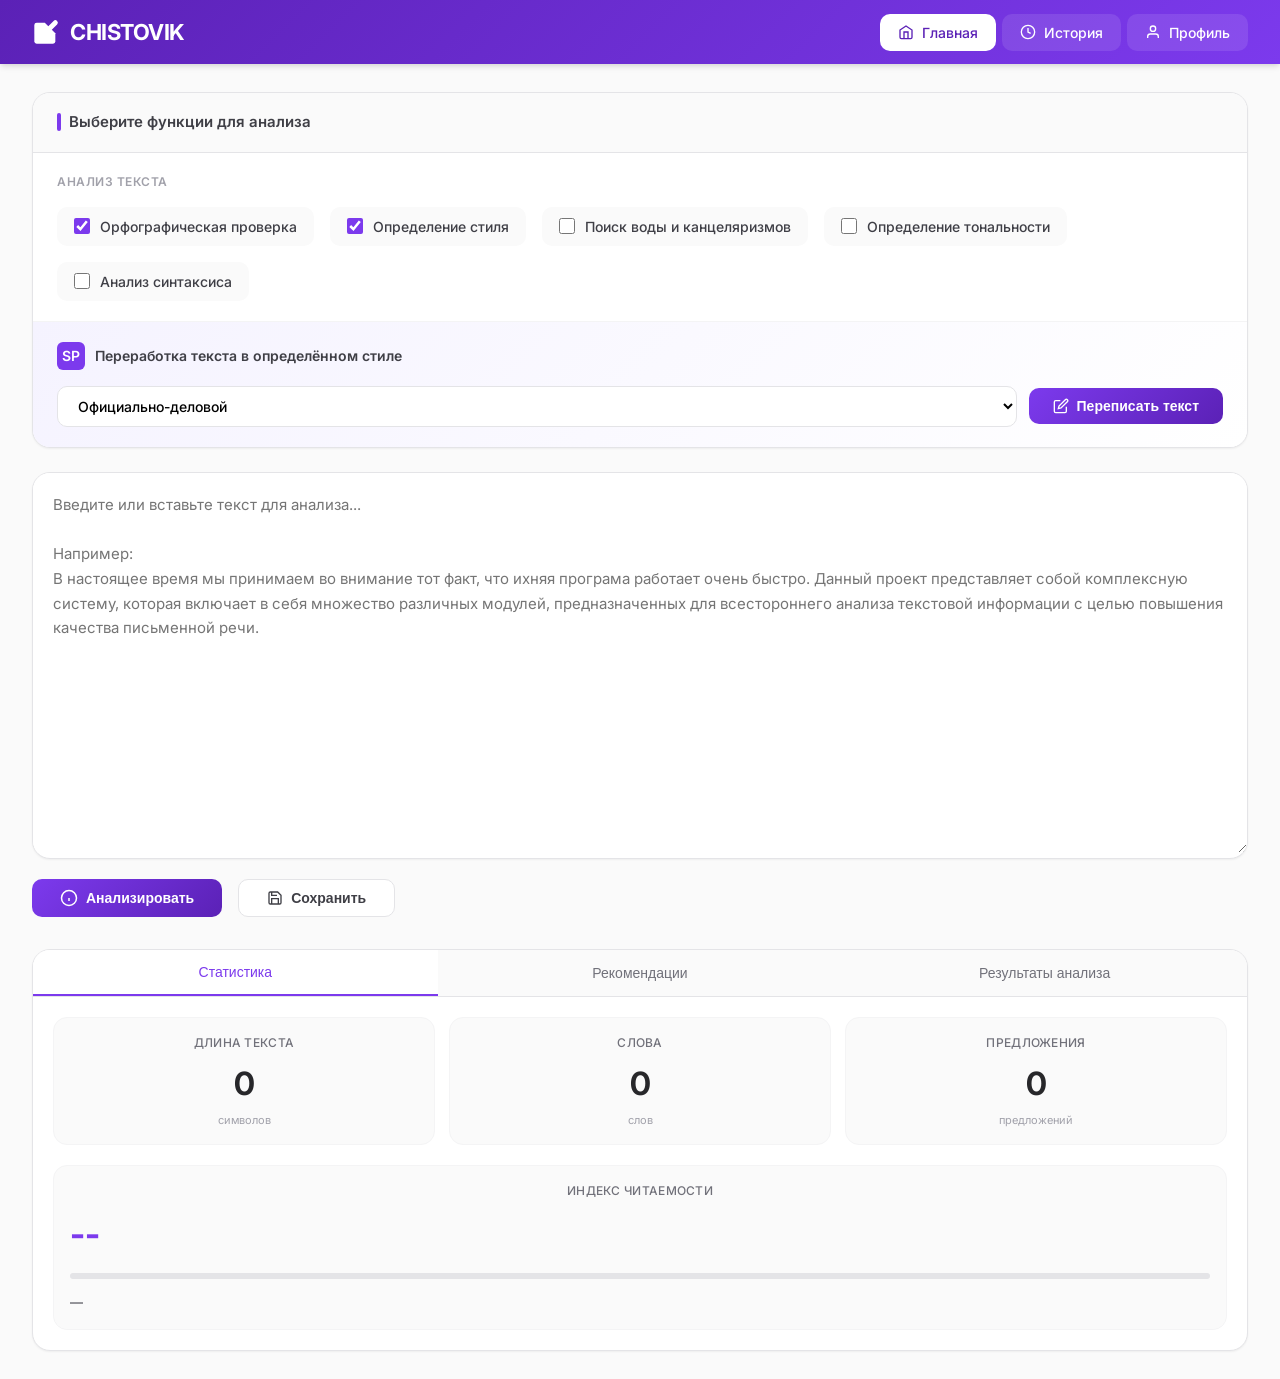
==== commit 49c44af1: "Переоформление и страница профиля Функции для анализа текста и сохранение истории переписать и додел" ====
--- a/index.html
+++ b/index.html
@@ -11,60 +11,81 @@
     <link href="https://fonts.googleapis.com/css2?family=Inter:wght@300;400;500;600;700;800&display=swap" rel="stylesheet">
 </head>
 <body>
-    <!-- Header (одинаковый для всех страниц) -->
     <header class="header">
         <div class="logo">
-            <span class="logo-icon">✍️</span>
+            <svg class="logo-icon" width="22" height="22" viewBox="0 0 24 24" fill="white" stroke="none">
+                <path d="M11 4H4a2 2 0 0 0-2 2v14a2 2 0 0 0 2 2h14a2 2 0 0 0 2-2v-7"/>
+                <path d="M18.5 2.5a2.12 2.12 0 0 1 3 3L12 15l-4 1 1-4Z"/>
+            </svg>
             <a href="index.html" class="logo-link">CHISTOVIK</a>
         </div>
         <nav class="nav">
             <a href="index.html" class="nav-btn active" data-page="workspace">
-                <svg width="18" height="18" viewBox="0 0 24 24" fill="none" stroke="currentColor" stroke-width="2">
+                <svg width="16" height="16" viewBox="0 0 24 24" fill="none" stroke="currentColor" stroke-width="2">
                     <path d="M3 9l9-6 9 6v11a2 2 0 0 1-2 2H5a2 2 0 0 1-2-2z"/>
                     <polyline points="9 22 9 12 15 12 15 22"/>
                 </svg>
-                Главная
+                <span>Главная</span>
             </a>
             <a href="html/history.html" class="nav-btn" data-page="history">
-                <svg width="18" height="18" viewBox="0 0 24 24" fill="none" stroke="currentColor" stroke-width="2">
+                <svg width="16" height="16" viewBox="0 0 24 24" fill="none" stroke="currentColor" stroke-width="2">
                     <circle cx="12" cy="12" r="10"/>
                     <polyline points="12 6 12 12 16 14"/>
                 </svg>
-                История
+                <span>История</span>
             </a>
-            <button class="nav-btn">
-                <svg width="18" height="18" viewBox="0 0 24 24" fill="none" stroke="currentColor" stroke-width="2">
+            <a href="html/profile.html" class="nav-btn" data-page="profile">
+                <svg width="16" height="16" viewBox="0 0 24 24" fill="none" stroke="currentColor" stroke-width="2">
                     <path d="M20 21v-2a4 4 0 0 0-4-4H8a4 4 0 0 0-4 4v2"/>
                     <circle cx="12" cy="7" r="4"/>
                 </svg>
-                Профиль
-            </button>
+                <span>Профиль</span>
+            </a>
         </nav>
     </header>
 
     <!-- Main Content -->
     <main class="main-container">
-        <!-- Блок выбора функций -->
+        <!-- Блок выбора функций (новый дизайн) -->
         <div class="functions-panel">
-            <div class="functions-title">Выберите функции для анализа:</div>
-            <div class="functions-grid">
-                <label class="function-checkbox">
-                    <input type="checkbox" id="funcSpelling" value="spelling" checked>
-                    <span>Орфографическая проверка</span>
-                </label>
-                <label class="function-checkbox">
-                    <input type="checkbox" id="funcStyle" value="style" checked>
-                    <span>Определение стиля текста</span>
-                </label>
-                <label class="function-checkbox">
-                    <input type="checkbox" id="funcWater" value="water">
-                    <span>Поиск воды и канцеляризмов</span>
-                </label>
-                <label class="function-checkbox">
-                    <input type="checkbox" id="funcRewrite" value="rewrite">
+            <div class="functions-header">
+                <div class="functions-title">Выберите функции для анализа</div>
+            </div>
+            
+            <!-- Группа: параллельный анализ -->
+            <div class="functions-group">
+                <div class="group-label">Анализ текста</div>
+                <div class="functions-grid">
+                    <label class="function-checkbox">
+                        <input type="checkbox" id="funcSpelling" value="spelling" checked>
+                        <span>Орфографическая проверка</span>
+                    </label>
+                    <label class="function-checkbox">
+                        <input type="checkbox" id="funcStyle" value="style" checked>
+                        <span>Определение стиля</span>
+                    </label>
+                    <label class="function-checkbox">
+                        <input type="checkbox" id="funcWater" value="water">
+                        <span>Поиск воды и канцеляризмов</span>
+                    </label>
+                    <label class="function-checkbox">
+                        <input type="checkbox" id="funcTone" value="tone">
+                        <span>Определение тональности</span>
+                    </label>
+                    <label class="function-checkbox">
+                        <input type="checkbox" id="funcSyntax" value="syntax">
+                        <span>Анализ синтаксиса</span>
+                    </label>
+                </div>
+            </div>
+            
+            <!-- Группа: переработка текста -->
+            <div class="rewrite-section">
+                <div class="rewrite-label">
+                    <div class="rewrite-icon">SP</div>
                     <span>Переработка текста в определённом стиле</span>
-                </label>
-                <label class="function-checkbox" id="rewriteStyleContainer" style="display: none;">
+                </div>
+                <div class="rewrite-controls">
                     <select id="rewriteStyleSelect" class="rewrite-style-select">
                         <option value="formal">Официально-деловой</option>
                         <option value="journalistic">Публицистический</option>
@@ -72,15 +93,14 @@
                         <option value="colloquial">Разговорный</option>
                         <option value="literary">Художественный</option>
                     </select>
-                </label>
-                <label class="function-checkbox">
-                    <input type="checkbox" id="funcTone" value="tone">
-                    <span>Определение тональности текста</span>
-                </label>
-                <label class="function-checkbox">
-                    <input type="checkbox" id="funcSyntax" value="syntax">
-                    <span>Анализ синтаксиса</span>
-                </label>
+                    <button id="rewriteBtn" class="rewrite-btn">
+                        <svg width="16" height="16" viewBox="0 0 24 24" fill="none" stroke="currentColor" stroke-width="2">
+                            <path d="M11 4H4a2 2 0 0 0-2 2v14a2 2 0 0 0 2 2h14a2 2 0 0 0 2-2v-7"/>
+                            <path d="M18.5 2.5a2.12 2.12 0 0 1 3 3L12 15l-4 1 1-4Z"/>
+                        </svg>
+                        Переписать текст
+                    </button>
+                </div>
             </div>
         </div>
 
@@ -209,9 +229,12 @@
         </div>
     </div>
 
+    <script src="js/yandexSpeller.js"></script>
+    <script src="js/speller.js "></script>
+    <script src="js/styleAnalyzer.js"></script>
     <script src="js/api.js"></script>
     <script src="js/components.js"></script>
     <script src="js/app.js"></script>
-    <script src="js/styleAnalyzer.js"></script>
+ 
 </body>
 </html>
--- a/css/base.css
+++ b/css/base.css
@@ -8,41 +8,42 @@
 }
 
 :root {
-    /* Цветовая схема */
-    --primary-dark: #1e3c72;
-    --primary: #2a5298;
-    --primary-light: #3a6bb5;
-    --primary-bg: #e8f0fe;
+    /* Новая цветовая схема - фиолетовая */
+    --primary-dark: #5b21b6;
+    --primary: #7c3aed;
+    --primary-light: #8b5cf6;
+    --primary-bg: #f5f3ff;
     
-    --gray-50: #f7f9fc;
-    --gray-100: #f1f5f9;
-    --gray-200: #e2e8f0;
-    --gray-300: #cbd5e0;
-    --gray-400: #a0aec0;
-    --gray-500: #718096;
-    --gray-600: #4a5568;
-    --gray-700: #2d3748;
-    --gray-800: #1a202c;
+    --gray-50: #fafafa;
+    --gray-100: #f4f4f5;
+    --gray-200: #e4e4e7;
+    --gray-300: #d4d4d8;
+    --gray-400: #a1a1aa;
+    --gray-500: #71717a;
+    --gray-600: #52525b;
+    --gray-700: #3f3f46;
+    --gray-800: #27272a;
+    --gray-900: #18181b;
     
-    --success: #48bb78;
-    --success-light: #f0fdf4;
-    --warning: #ecc94b;
-    --warning-light: #fef3c7;
-    --error: #f56565;
-    --error-light: #fff5f5;
-    --info: #4299e1;
+    --success: #10b981;
+    --success-light: #ecfdf5;
+    --warning: #f59e0b;
+    --warning-light: #fffbeb;
+    --error: #ef4444;
+    --error-light: #fef2f2;
+    --info: #3b82f6;
     
     /* Тени */
-    --shadow-sm: 0 1px 3px rgba(0, 0, 0, 0.05);
-    --shadow-md: 0 4px 12px rgba(0, 0, 0, 0.05);
-    --shadow-lg: 0 8px 20px rgba(0, 0, 0, 0.1);
-    --shadow-xl: 0 12px 28px rgba(0, 0, 0, 0.15);
+    --shadow-sm: 0 1px 2px rgba(0, 0, 0, 0.05);
+    --shadow-md: 0 4px 6px -1px rgba(0, 0, 0, 0.1), 0 2px 4px -1px rgba(0, 0, 0, 0.06);
+    --shadow-lg: 0 10px 15px -3px rgba(0, 0, 0, 0.1), 0 4px 6px -2px rgba(0, 0, 0, 0.05);
+    --shadow-xl: 0 20px 25px -5px rgba(0, 0, 0, 0.1), 0 10px 10px -5px rgba(0, 0, 0, 0.04);
     
     /* Скругления */
-    --radius-sm: 8px;
-    --radius-md: 12px;
-    --radius-lg: 16px;
-    --radius-xl: 20px;
+    --radius-sm: 6px;
+    --radius-md: 10px;
+    --radius-lg: 14px;
+    --radius-xl: 18px;
     
     /* Анимации */
     --transition-fast: 0.15s ease;
@@ -55,23 +56,26 @@
     background: var(--gray-50);
     color: var(--gray-800);
     line-height: 1.5;
+    font-size: 14px;
 }
 
 /* Типографика */
 h1 {
     font-size: 28px;
-    font-weight: 700;
+    font-weight: 600;
     color: var(--gray-800);
+    letter-spacing: -0.02em;
 }
 
 h2 {
     font-size: 20px;
     font-weight: 600;
     color: var(--gray-700);
+    letter-spacing: -0.01em;
 }
 
 h3 {
-    font-size: 18px;
+    font-size: 16px;
     font-weight: 600;
     color: var(--gray-700);
 }
@@ -102,9 +106,22 @@
     50% { opacity: 0.5; }
 }
 
+@keyframes spin {
+    from {
+        transform: rotate(0deg);
+    }
+    to {
+        transform: rotate(360deg);
+    }
+}
+
 /* Утилиты */
 .loading {
     animation: pulse 1.5s ease-in-out infinite;
+}
+
+.loading-spinner {
+    animation: spin 1s linear infinite;
 }
 
 /* Scrollbar */
--- a/css/components.css
+++ b/css/components.css
@@ -1,9 +1,8 @@
 /* components.css - Общие компоненты для всех страниц */
 
-/* Header */
+/* Header - фиолетовый фон */
 .header {
-    background: white;
-    border-bottom: 1px solid var(--gray-200);
+    background: linear-gradient(135deg, var(--primary-dark), var(--primary));
     padding: 0 32px;
     height: 64px;
     display: flex;
@@ -12,76 +11,79 @@
     position: sticky;
     top: 0;
     z-index: 100;
-    box-shadow: var(--shadow-sm);
+    box-shadow: var(--shadow-md);
 }
 
 .logo {
     display: flex;
     align-items: center;
-    gap: 8px;
+    gap: 10px;
+}
+
+.logo-icon {
+    width: 28px;
+    height: 28px;
 }
 
 .logo-link {
-    font-size: 24px;
-    font-weight: 800;
-    background: linear-gradient(135deg, var(--primary-dark), var(--primary));
-    -webkit-background-clip: text;
-    background-clip: text;
-    color: transparent;
+    font-size: 22px;
+    font-weight: 700;
+    color: white;
     text-decoration: none;
+    letter-spacing: -0.02em;
     transition: opacity var(--transition-fast);
 }
 
 .logo-link:hover {
-    opacity: 0.8;
-}
-
-.logo-icon {
-    font-size: 26px;
+    opacity: 0.85;
 }
 
 /* Navigation */
 .nav {
     display: flex;
     align-items: center;
-    gap: 4px;
+    gap: 6px;
 }
 
 .nav-btn {
     display: flex;
     align-items: center;
     gap: 8px;
-    padding: 8px 16px;
-    background: transparent;
+    padding: 8px 18px;
+    background: rgba(255, 255, 255, 0.1);
     border: none;
-    border-radius: var(--radius-sm);
+    border-radius: var(--radius-md);
     font-size: 14px;
     font-weight: 500;
     cursor: pointer;
-    color: var(--gray-500);
+    color: white;
     text-decoration: none;
     transition: all var(--transition-fast);
 }
 
 .nav-btn:hover {
-    background: var(--gray-100);
+    background: rgba(255, 255, 255, 0.2);
+    transform: translateY(-1px);
+}
+
+.nav-btn.active {
+    background: white;
     color: var(--primary-dark);
 }
 
-.nav-btn.active {
-    background: var(--primary-dark);
-    color: white;
-}
-
 .nav-btn.active svg {
+    stroke: var(--primary-dark);
+}
+
+.nav-btn svg {
     stroke: white;
 }
 
 /* Main container */
 .main-container {
-    max-width: 1600px;
+    max-width: 1400px;
     margin: 0 auto;
-    padding: 24px 32px;
+    padding: 28px 32px;
 }
 
 /* Modal */
@@ -93,6 +95,7 @@
     width: 100%;
     height: 100%;
     background: rgba(0, 0, 0, 0.5);
+    backdrop-filter: blur(4px);
     z-index: 1000;
     align-items: center;
     justify-content: center;
@@ -104,11 +107,12 @@
 
 .modal-content {
     background: white;
-    border-radius: var(--radius-lg);
+    border-radius: var(--radius-xl);
     width: 90%;
     max-width: 450px;
     overflow: hidden;
     animation: fadeIn var(--transition-slow);
+    box-shadow: var(--shadow-xl);
 }
 
 .modal-large {
@@ -126,6 +130,7 @@
 .modal-header h3 {
     font-size: 18px;
     font-weight: 600;
+    color: var(--gray-800);
 }
 
 .modal-close {
@@ -156,7 +161,7 @@
 /* Buttons */
 .modal-btn {
     padding: 8px 20px;
-    border-radius: var(--radius-sm);
+    border-radius: var(--radius-md);
     font-size: 14px;
     font-weight: 500;
     cursor: pointer;
@@ -174,33 +179,35 @@
 }
 
 .modal-btn.primary {
+    background: var(--primary);
+    color: white;
+}
+
+.modal-btn.primary:hover {
     background: var(--primary-dark);
-    color: white;
-}
-
-.modal-btn.primary:hover {
-    background: var(--primary);
+    transform: translateY(-1px);
 }
 
 .modal-btn.danger {
     background: var(--error-light);
     color: var(--error);
-    border: 1px solid #fed7d7;
+    border: 1px solid #fecaca;
 }
 
 .modal-btn.danger:hover {
-    background: #fed7d7;
+    background: #fee2e2;
+    border-color: #fca5a5;
 }
 
 /* Toast notification */
 .toast {
     position: fixed;
-    bottom: 20px;
-    right: 20px;
-    background: var(--primary-dark);
+    bottom: 24px;
+    right: 24px;
+    background: var(--gray-800);
     color: white;
     padding: 12px 20px;
-    border-radius: var(--radius-sm);
+    border-radius: var(--radius-md);
     font-size: 14px;
     z-index: 1000;
     animation: slideIn var(--transition-slow);
@@ -213,6 +220,10 @@
 
 .toast.error {
     background: var(--error);
+}
+
+.toast.warning {
+    background: var(--warning);
 }
 
 /* Empty state */
@@ -237,6 +248,10 @@
         display: none;
     }
     
+    .nav-btn {
+        padding: 8px 12px;
+    }
+    
     .main-container {
         padding: 16px;
     }
--- a/css/editor.css
+++ b/css/editor.css
@@ -1,52 +1,176 @@
 /* editor.css - Стили для страницы редактора */
 
-/* Functions panel */
+/* Functions panel - новый современный дизайн */
 .functions-panel {
     background: white;
     border-radius: var(--radius-xl);
     box-shadow: var(--shadow-sm);
+    border: 1px solid var(--gray-200);
+    margin-bottom: 24px;
+    overflow: hidden;
+}
+
+.functions-header {
+    padding: 18px 24px;
+    background: var(--gray-50);
+    border-bottom: 1px solid var(--gray-200);
+}
+
+.functions-title {
+    font-size: 15px;
+    font-weight: 600;
+    color: var(--gray-700);
+    display: flex;
+    align-items: center;
+    gap: 8px;
+}
+
+.functions-title::before {
+    content: "";
+    width: 4px;
+    height: 18px;
+    background: var(--primary);
+    border-radius: 2px;
+}
+
+/* Группы функций */
+.functions-group {
     padding: 20px 24px;
-    margin-bottom: 24px;
-}
-
-.functions-title {
-    font-size: 14px;
-    font-weight: 600;
-    color: var(--gray-600);
+    border-bottom: 1px solid var(--gray-100);
+}
+
+.functions-group:last-child {
+    border-bottom: none;
+}
+
+.group-label {
+    font-size: 12px;
+    font-weight: 600;
+    text-transform: uppercase;
+    letter-spacing: 0.5px;
+    color: var(--gray-400);
     margin-bottom: 16px;
 }
 
 .functions-grid {
     display: flex;
     flex-wrap: wrap;
-    gap: 24px;
-    align-items: center;
-}
-
+    gap: 16px;
+}
+
+/* Стиль чекбоксов - современный */
 .function-checkbox {
     display: flex;
     align-items: center;
+    gap: 10px;
+    cursor: pointer;
+    font-size: 14px;
+    color: var(--gray-700);
+    padding: 8px 16px;
+    background: var(--gray-50);
+    border-radius: var(--radius-md);
+    transition: all var(--transition-fast);
+    border: 1px solid transparent;
+}
+
+.function-checkbox:hover {
+    background: var(--primary-bg);
+    border-color: var(--primary-light);
+}
+
+.function-checkbox input[type="checkbox"] {
+    width: 16px;
+    height: 16px;
+    cursor: pointer;
+    accent-color: var(--primary);
+    margin: 0;
+}
+
+.function-checkbox span {
+    font-weight: 500;
+}
+
+/* Секция переработки текста */
+.rewrite-section {
+    padding: 20px 24px;
+    background: linear-gradient(135deg, var(--primary-bg), white);
+}
+
+.rewrite-label {
+    display: flex;
+    align-items: center;
+    gap: 10px;
+    font-size: 14px;
+    font-weight: 600;
+    color: var(--gray-700);
+    margin-bottom: 16px;
+}
+
+.rewrite-icon {
+    width: 28px;
+    height: 28px;
+    background: var(--primary);
+    border-radius: var(--radius-sm);
+    display: flex;
+    align-items: center;
+    justify-content: center;
+    font-size: 14px;
+    color: white;
+}
+
+.rewrite-controls {
+    display: flex;
+    align-items: center;
+    gap: 12px;
+    flex-wrap: wrap;
+}
+
+.rewrite-style-select {
+    flex: 1;
+    min-width: 180px;
+    padding: 10px 16px;
+    border: 1px solid var(--gray-200);
+    border-radius: var(--radius-md);
+    font-size: 14px;
+    font-weight: 500;
+    background: white;
+    cursor: pointer;
+    outline: none;
+    transition: all var(--transition-fast);
+    font-family: inherit;
+}
+
+.rewrite-style-select:hover {
+    border-color: var(--primary-light);
+}
+
+.rewrite-style-select:focus {
+    border-color: var(--primary);
+    box-shadow: 0 0 0 3px rgba(124, 58, 237, 0.1);
+}
+
+.rewrite-btn {
+    display: flex;
+    align-items: center;
     gap: 8px;
-    cursor: pointer;
-    font-size: 14px;
-    color: var(--gray-700);
-}
-
-.function-checkbox input[type="checkbox"] {
-    width: 18px;
-    height: 18px;
-    cursor: pointer;
-    accent-color: var(--primary-dark);
-}
-
-.rewrite-style-select {
-    padding: 6px 12px;
-    border: 1px solid var(--gray-200);
-    border-radius: var(--radius-sm);
-    font-size: 14px;
-    background: white;
-    cursor: pointer;
-    margin-left: 8px;
+    padding: 10px 24px;
+    background: linear-gradient(135deg, var(--primary), var(--primary-dark));
+    color: white;
+    border: none;
+    border-radius: var(--radius-md);
+    font-size: 14px;
+    font-weight: 600;
+    cursor: pointer;
+    transition: all var(--transition-fast);
+}
+
+.rewrite-btn:hover {
+    transform: translateY(-1px);
+    box-shadow: var(--shadow-md);
+}
+
+.rewrite-btn:active {
+    transform: translateY(0);
 }
 
 /* Editor wrapper with two columns */
@@ -72,8 +196,15 @@
 .editor-container {
     background: white;
     border-radius: var(--radius-xl);
+    box-shadow: var(--shadow-sm);
+    border: 1px solid var(--gray-200);
+    overflow: hidden;
+    transition: box-shadow var(--transition-fast);
+}
+
+.editor-container:focus-within {
     box-shadow: var(--shadow-md);
-    overflow: hidden;
+    border-color: var(--primary-light);
 }
 
 .modified-header {
@@ -83,45 +214,45 @@
     padding: 12px 16px;
     background: var(--gray-50);
     border-bottom: 1px solid var(--gray-200);
-    font-size: 14px;
+    font-size: 13px;
     font-weight: 500;
     color: var(--gray-600);
 }
 
 .accept-btn {
-    padding: 6px 12px;
+    padding: 6px 14px;
     background: var(--success);
     color: white;
     border: none;
     border-radius: var(--radius-sm);
     font-size: 12px;
+    font-weight: 500;
     cursor: pointer;
     transition: all var(--transition-fast);
 }
 
 .accept-btn:hover {
-    background: #38a169;
+    background: #059669;
+    transform: translateY(-1px);
 }
 
 .editor-container textarea {
     width: 100%;
-    min-height: 400px;
+    min-height: 380px;
     padding: 20px;
-    font-size: 16px;
-    line-height: 1.6;
-    font-family: 'Inter', monospace;
+    font-size: 15px;
+    line-height: 1.65;
+    font-family: 'Inter', 'Fira Code', 'Cascadia Code', monospace;
     border: none;
     resize: vertical;
     outline: none;
-}
-
-#textInput {
-    font-family: 'Inter', monospace;
+    background: white;
+    color: var(--gray-800);
 }
 
 #modifiedInput {
     background: var(--gray-50);
-    font-family: 'Inter', monospace;
+    color: var(--gray-600);
 }
 
 /* Action buttons row */
@@ -133,7 +264,7 @@
 }
 
 .analyze-btn, .save-btn {
-    padding: 10px 24px;
+    padding: 10px 28px;
     border-radius: var(--radius-md);
     font-weight: 600;
     font-size: 14px;
@@ -142,17 +273,17 @@
     display: flex;
     align-items: center;
     gap: 8px;
+    border: none;
 }
 
 .analyze-btn {
-    background: linear-gradient(135deg, var(--primary-dark), var(--primary));
+    background: linear-gradient(135deg, var(--primary), var(--primary-dark));
     color: white;
-    border: none;
 }
 
 .analyze-btn:hover:not(:disabled) {
     transform: translateY(-1px);
-    box-shadow: 0 4px 12px rgba(30, 60, 114, 0.3);
+    box-shadow: var(--shadow-md);
 }
 
 .analyze-btn:disabled {
@@ -162,18 +293,20 @@
 }
 
 .save-btn {
-    background: var(--gray-100);
+    background: white;
     color: var(--gray-700);
     border: 1px solid var(--gray-200);
 }
 
 .save-btn:hover {
-    background: var(--gray-200);
+    background: var(--gray-50);
+    border-color: var(--gray-300);
 }
 
 .status-indicator {
     font-size: 13px;
     color: var(--gray-500);
+    margin-left: auto;
 }
 
 .status-indicator.saving {
@@ -188,21 +321,20 @@
 .results-panel {
     background: white;
     border-radius: var(--radius-xl);
-    box-shadow: var(--shadow-md);
+    box-shadow: var(--shadow-sm);
+    border: 1px solid var(--gray-200);
     overflow: hidden;
-    margin-top: 0;
 }
 
 .results-panel .tabs {
     display: flex;
     border-bottom: 1px solid var(--gray-200);
-    padding: 0 4px;
-    background: white;
+    background: var(--gray-50);
 }
 
 .results-panel .tab-btn {
     flex: 1;
-    padding: 16px;
+    padding: 14px 16px;
     background: transparent;
     border: none;
     font-size: 14px;
@@ -213,18 +345,19 @@
 }
 
 .results-panel .tab-btn:hover {
-    color: var(--primary-dark);
-    background: var(--gray-50);
+    color: var(--primary);
+    background: white;
 }
 
 .results-panel .tab-btn.active {
-    color: var(--primary-dark);
-    border-bottom: 2px solid var(--primary-dark);
+    color: var(--primary);
+    background: white;
+    border-bottom: 2px solid var(--primary);
 }
 
 .results-panel .tab-content {
     padding: 20px;
-    max-height: 400px;
+    max-height: 420px;
     overflow-y: auto;
 }
 
@@ -240,15 +373,16 @@
 .stats-grid {
     display: grid;
     grid-template-columns: repeat(3, 1fr);
-    gap: 12px;
+    gap: 14px;
     margin-bottom: 20px;
 }
 
 .stat-card {
     background: var(--gray-50);
     padding: 16px;
-    border-radius: var(--radius-md);
+    border-radius: var(--radius-lg);
     text-align: center;
+    border: 1px solid var(--gray-100);
 }
 
 .stat-card.full-width {
@@ -258,14 +392,17 @@
 
 .stat-label {
     font-size: 12px;
+    font-weight: 500;
     color: var(--gray-500);
     margin-bottom: 8px;
+    text-transform: uppercase;
+    letter-spacing: 0.3px;
 }
 
 .stat-value {
-    font-size: 28px;
+    font-size: 32px;
     font-weight: 700;
-    color: var(--gray-700);
+    color: var(--gray-800);
 }
 
 .stat-sub {
@@ -280,18 +417,18 @@
 }
 
 .readability-value {
-    font-size: 32px;
+    font-size: 34px;
     font-weight: 700;
-    color: var(--primary-dark);
+    color: var(--primary);
     margin-bottom: 8px;
 }
 
 .readability-bar {
-    height: 8px;
+    height: 6px;
     background: var(--gray-200);
     border-radius: 10px;
     overflow: hidden;
-    margin: 12px 0;
+    margin: 14px 0;
 }
 
 .readability-fill {
@@ -316,7 +453,7 @@
 
 .recommendation-item {
     background: var(--gray-50);
-    padding: 14px;
+    padding: 14px 16px;
     border-radius: var(--radius-md);
     border-left: 3px solid var(--error);
     cursor: pointer;
@@ -325,12 +462,14 @@
 
 .recommendation-item:hover {
     background: var(--gray-100);
-    transform: translateX(2px);
+    transform: translateX(3px);
 }
 
 .recommendation-type {
     font-size: 11px;
     font-weight: 600;
+    text-transform: uppercase;
+    letter-spacing: 0.5px;
     color: var(--error);
     margin-bottom: 6px;
 }
@@ -339,6 +478,7 @@
     font-size: 14px;
     color: var(--gray-700);
     margin-bottom: 8px;
+    line-height: 1.5;
 }
 
 .recommendation-suggestion {
@@ -356,7 +496,7 @@
 
 .result-item {
     background: var(--gray-50);
-    padding: 14px;
+    padding: 14px 16px;
     border-radius: var(--radius-md);
     border-left: 3px solid var(--primary);
 }
@@ -366,6 +506,8 @@
     font-weight: 600;
     color: var(--primary-dark);
     margin-bottom: 8px;
+    text-transform: uppercase;
+    letter-spacing: 0.3px;
 }
 
 .result-content {
@@ -377,23 +519,7 @@
 .result-sub {
     font-size: 12px;
     color: var(--gray-500);
-    margin-top: 6px;
-}
-
-/* Empty state */
-.empty-state {
-    text-align: center;
-    padding: 48px 20px;
-    color: var(--gray-400);
-}
-
-.empty-state svg {
-    margin-bottom: 16px;
-    opacity: 0.5;
-}
-
-.empty-state p {
-    font-size: 14px;
+    margin-top: 8px;
 }
 
 /* Responsive */
@@ -406,24 +532,31 @@
         width: 100%;
     }
     
-    .functions-grid {
-        gap: 16px;
-    }
-    
     .stats-grid {
         grid-template-columns: repeat(2, 1fr);
     }
 }
 
 @media (max-width: 640px) {
-    .functions-panel {
-        padding: 16px;
+    .functions-header {
+        padding: 14px 18px;
+    }
+    
+    .functions-group {
+        padding: 16px 18px;
+    }
+    
+    .rewrite-section {
+        padding: 16px 18px;
     }
     
     .functions-grid {
         flex-direction: column;
-        align-items: flex-start;
-        gap: 12px;
+        gap: 10px;
+    }
+    
+    .function-checkbox {
+        width: 100%;
     }
     
     .action-buttons {
@@ -435,6 +568,11 @@
         justify-content: center;
     }
     
+    .status-indicator {
+        margin-left: 0;
+        text-align: center;
+    }
+    
     .stats-grid {
         grid-template-columns: 1fr;
     }
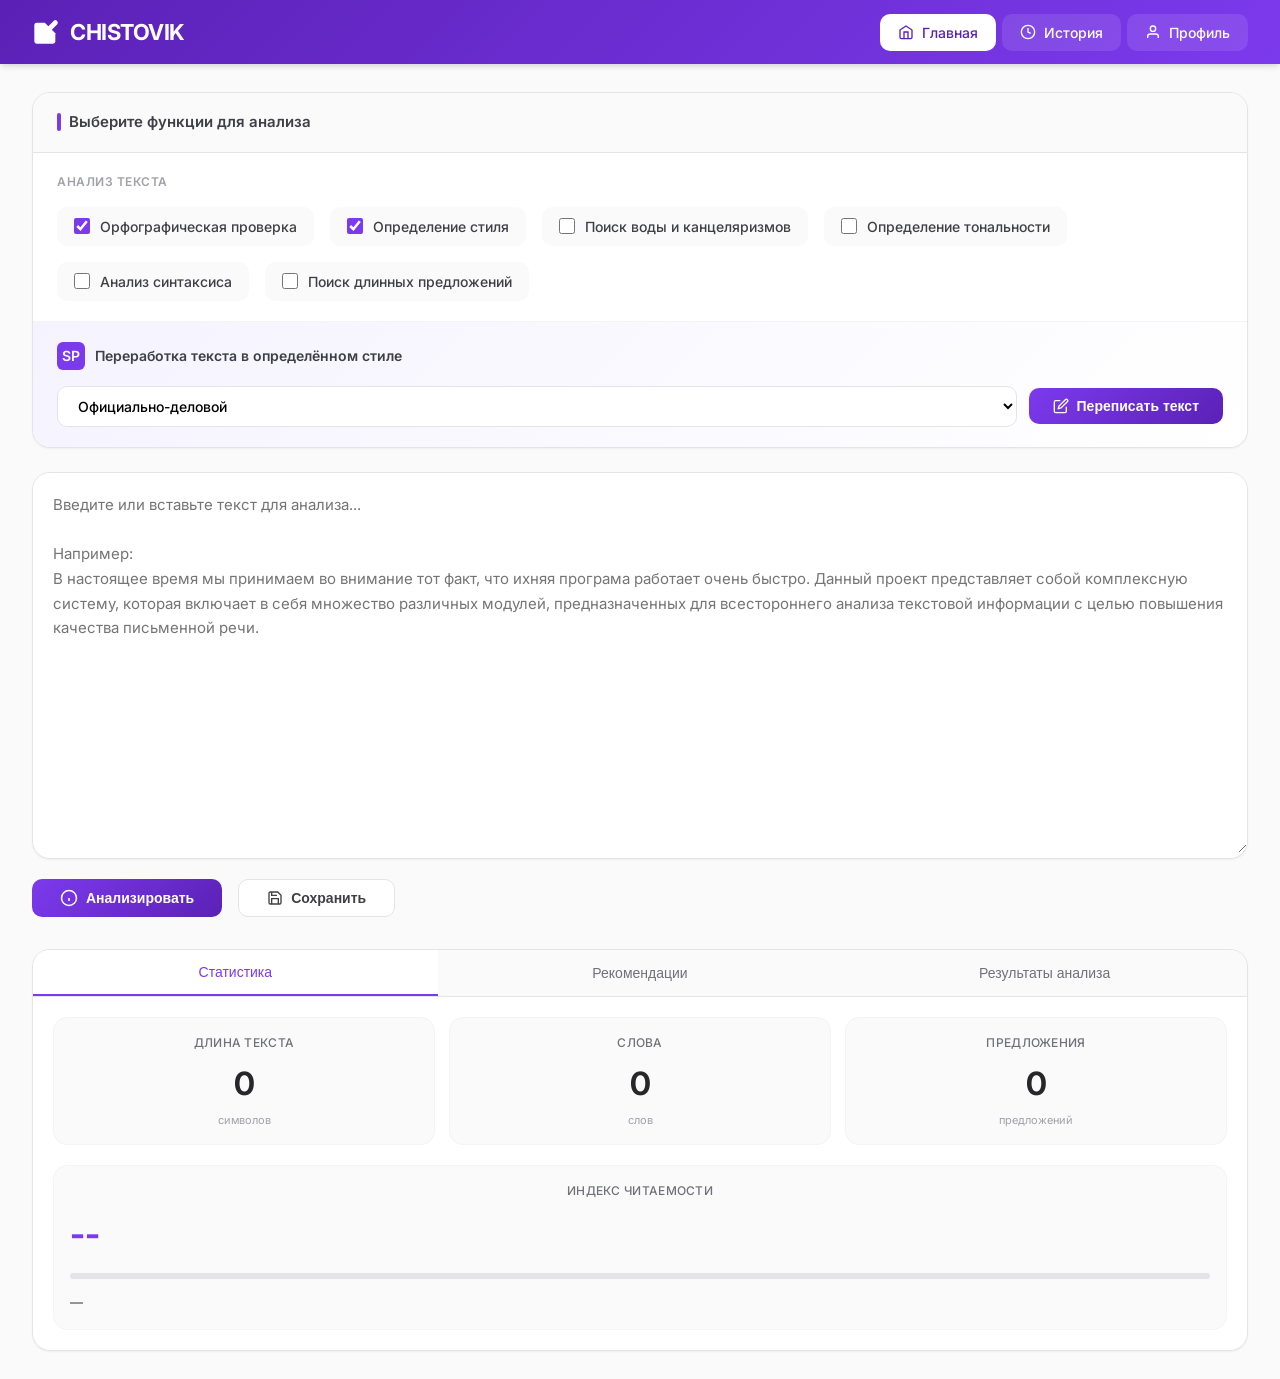
==== commit ee47629e: "Бомжовый функционал всех функций анализа. Нормально работает вывод рекомендаций и результатов анализ" ====
--- a/index.html
+++ b/index.html
@@ -76,6 +76,10 @@
                         <input type="checkbox" id="funcSyntax" value="syntax">
                         <span>Анализ синтаксиса</span>
                     </label>
+                    <label class="function-checkbox">
+                        <input type="checkbox" id="funcLongSentences" value="long_sentences">
+                        <span>Поиск длинных предложений</span>
+                    </label>
                 </div>
             </div>
             
@@ -229,9 +233,14 @@
         </div>
     </div>
 
-    <script src="js/yandexSpeller.js"></script>
-    <script src="js/speller.js "></script>
+    <script src="js/waterAnalyzer.js"></script>
+    <script src="js/longSentenceAnalyzer.js"></script>
+    <script src="js/toneAnalyzer.js"></script>
+    <script src="js/syntaxAnalyzer.js"></script>
     <script src="js/styleAnalyzer.js"></script>
+    <script src="js/api.js"></script>
+    <script src="js/components.js"></script>
+    <script src="js/app.js"></script>
     <script src="js/api.js"></script>
     <script src="js/components.js"></script>
     <script src="js/app.js"></script>
--- a/css/editor.css
+++ b/css/editor.css
@@ -580,4 +580,10 @@
     .results-panel .tab-content {
         padding: 16px;
     }
+}
+
+.long-sentence-highlight {
+    background-color: var(--warning-light);
+    border-bottom: 1px dashed var(--warning);
+    cursor: pointer;
 }
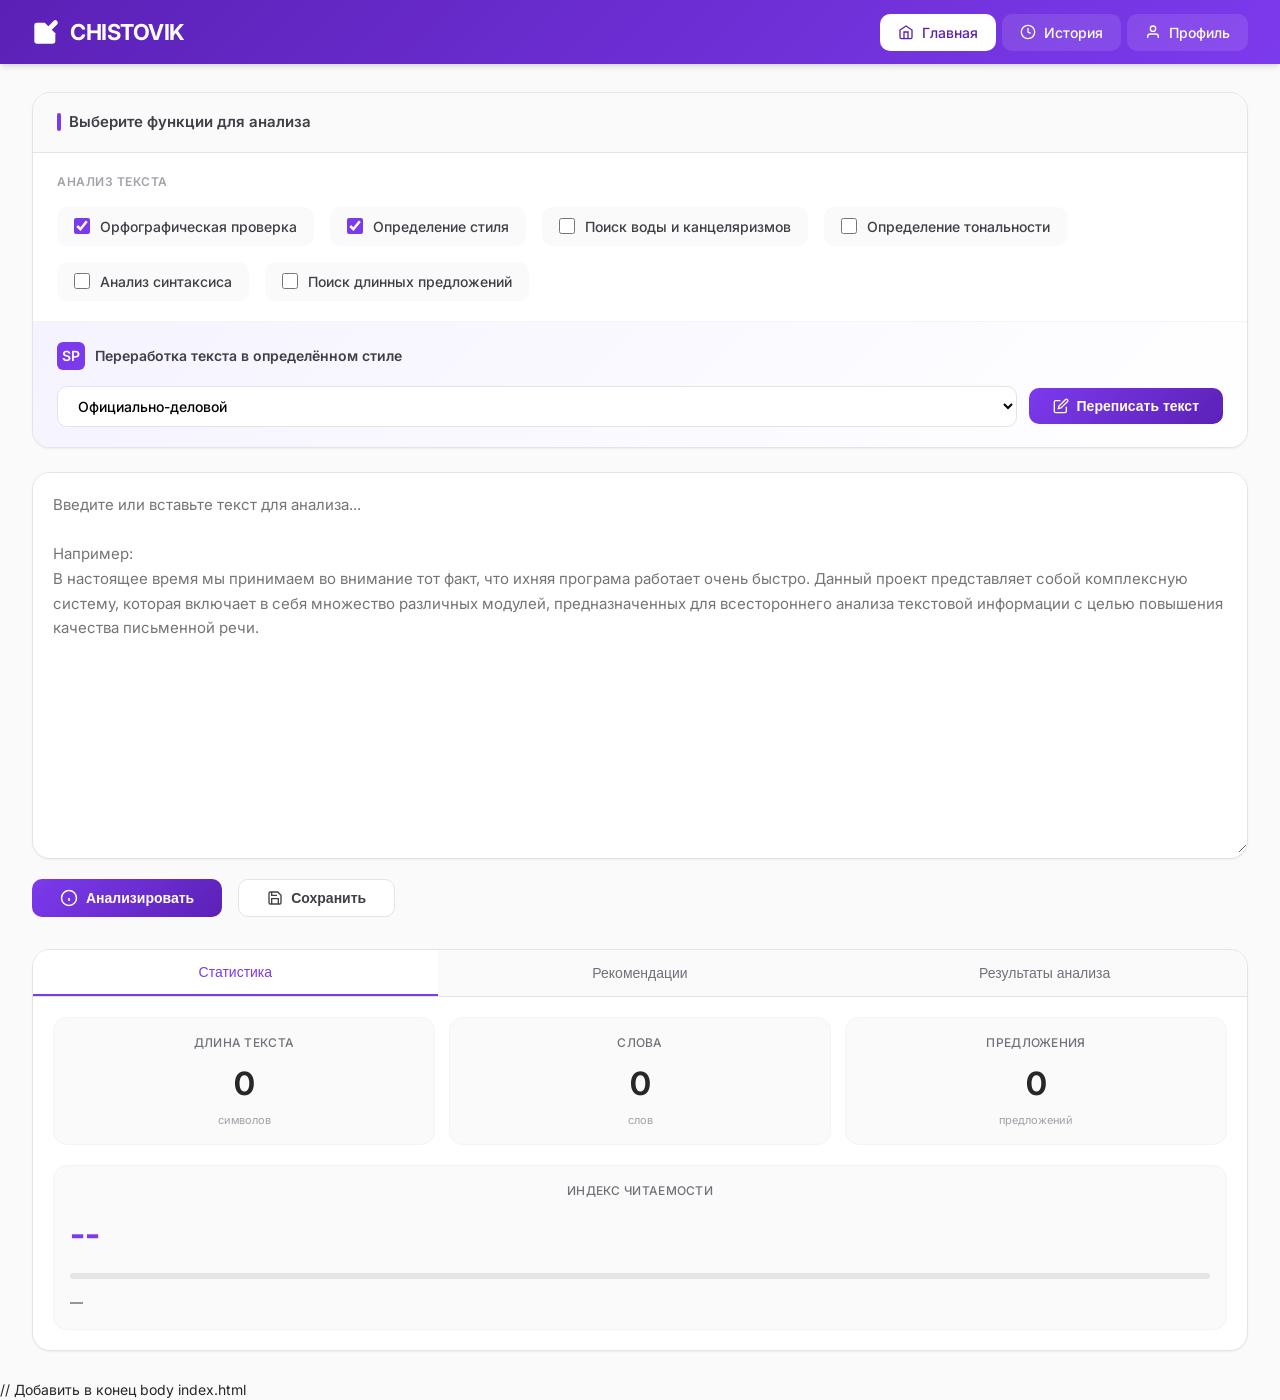
==== commit 681ec2ef: "Страница Входа/Регистрации После регистрации сразу идет перенаправление на страницу входа" ====
--- a/index.html
+++ b/index.html
@@ -244,6 +244,7 @@
     <script src="js/api.js"></script>
     <script src="js/components.js"></script>
     <script src="js/app.js"></script>
- 
+    // Добавить в конец body index.html
+    <script src="js/auth.js"></script>
 </body>
 </html>
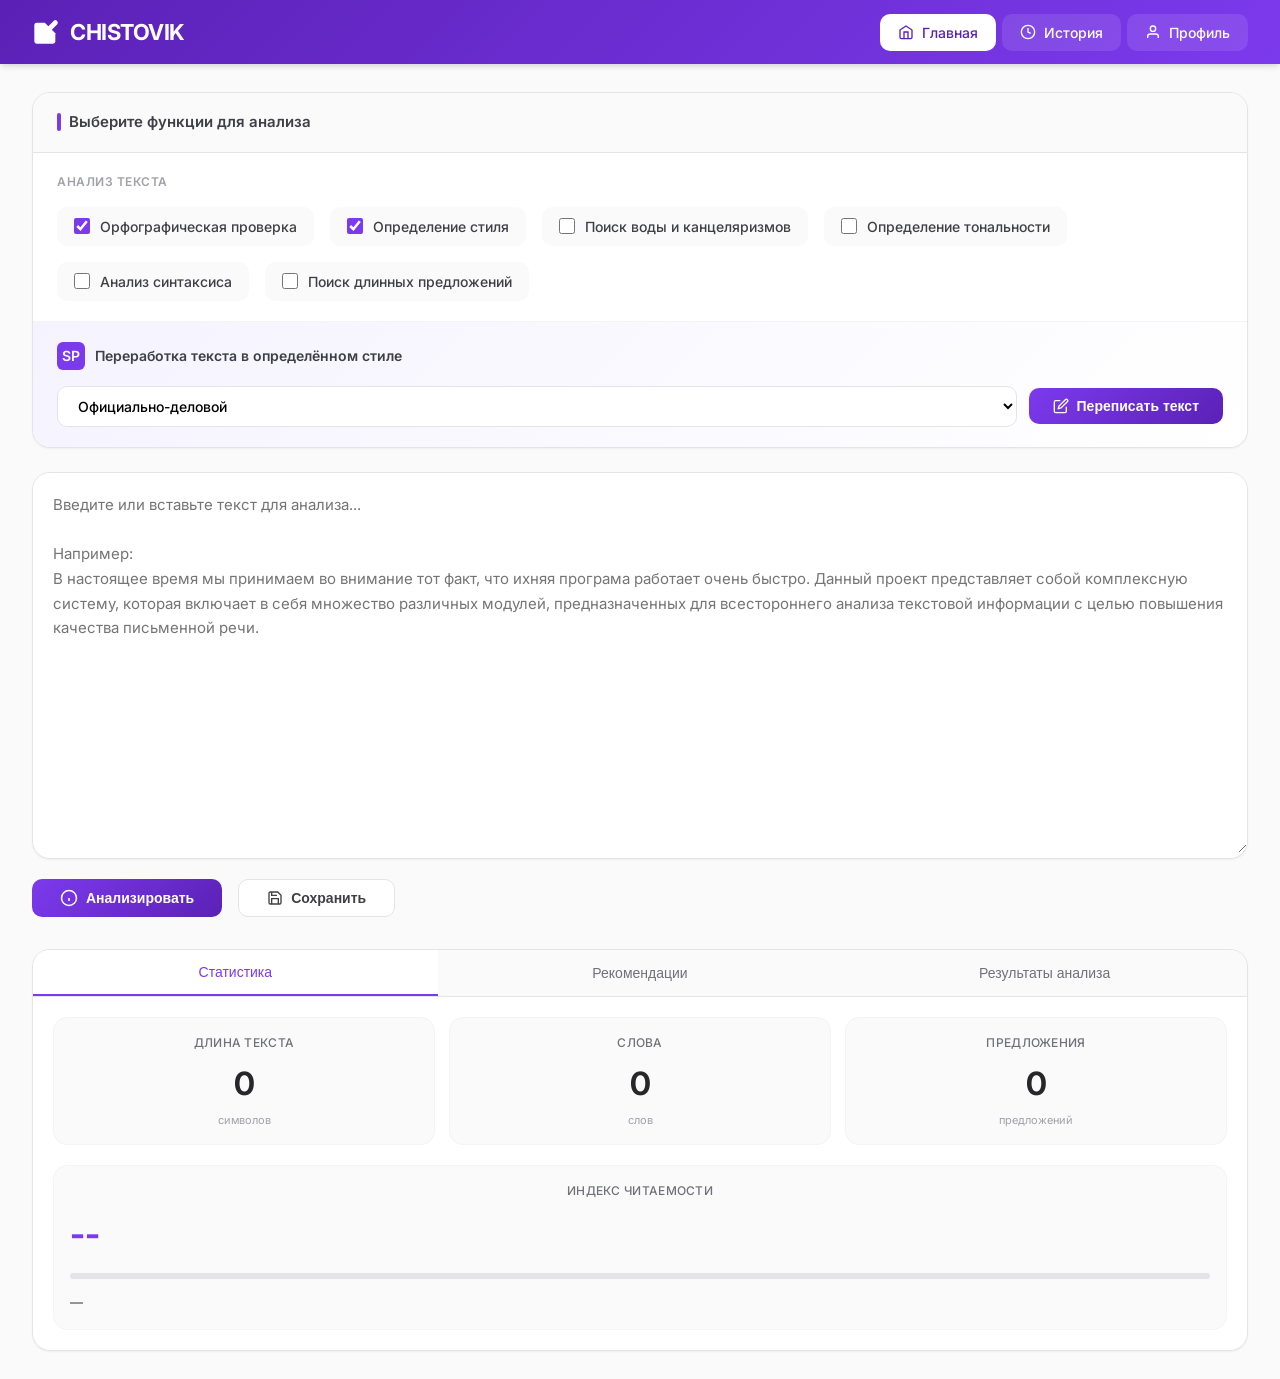
==== commit 4bbfd0e2: "мелкие правки" ====
--- a/index.html
+++ b/index.html
@@ -244,7 +244,6 @@
     <script src="js/api.js"></script>
     <script src="js/components.js"></script>
     <script src="js/app.js"></script>
-    // Добавить в конец body index.html
     <script src="js/auth.js"></script>
 </body>
 </html>
